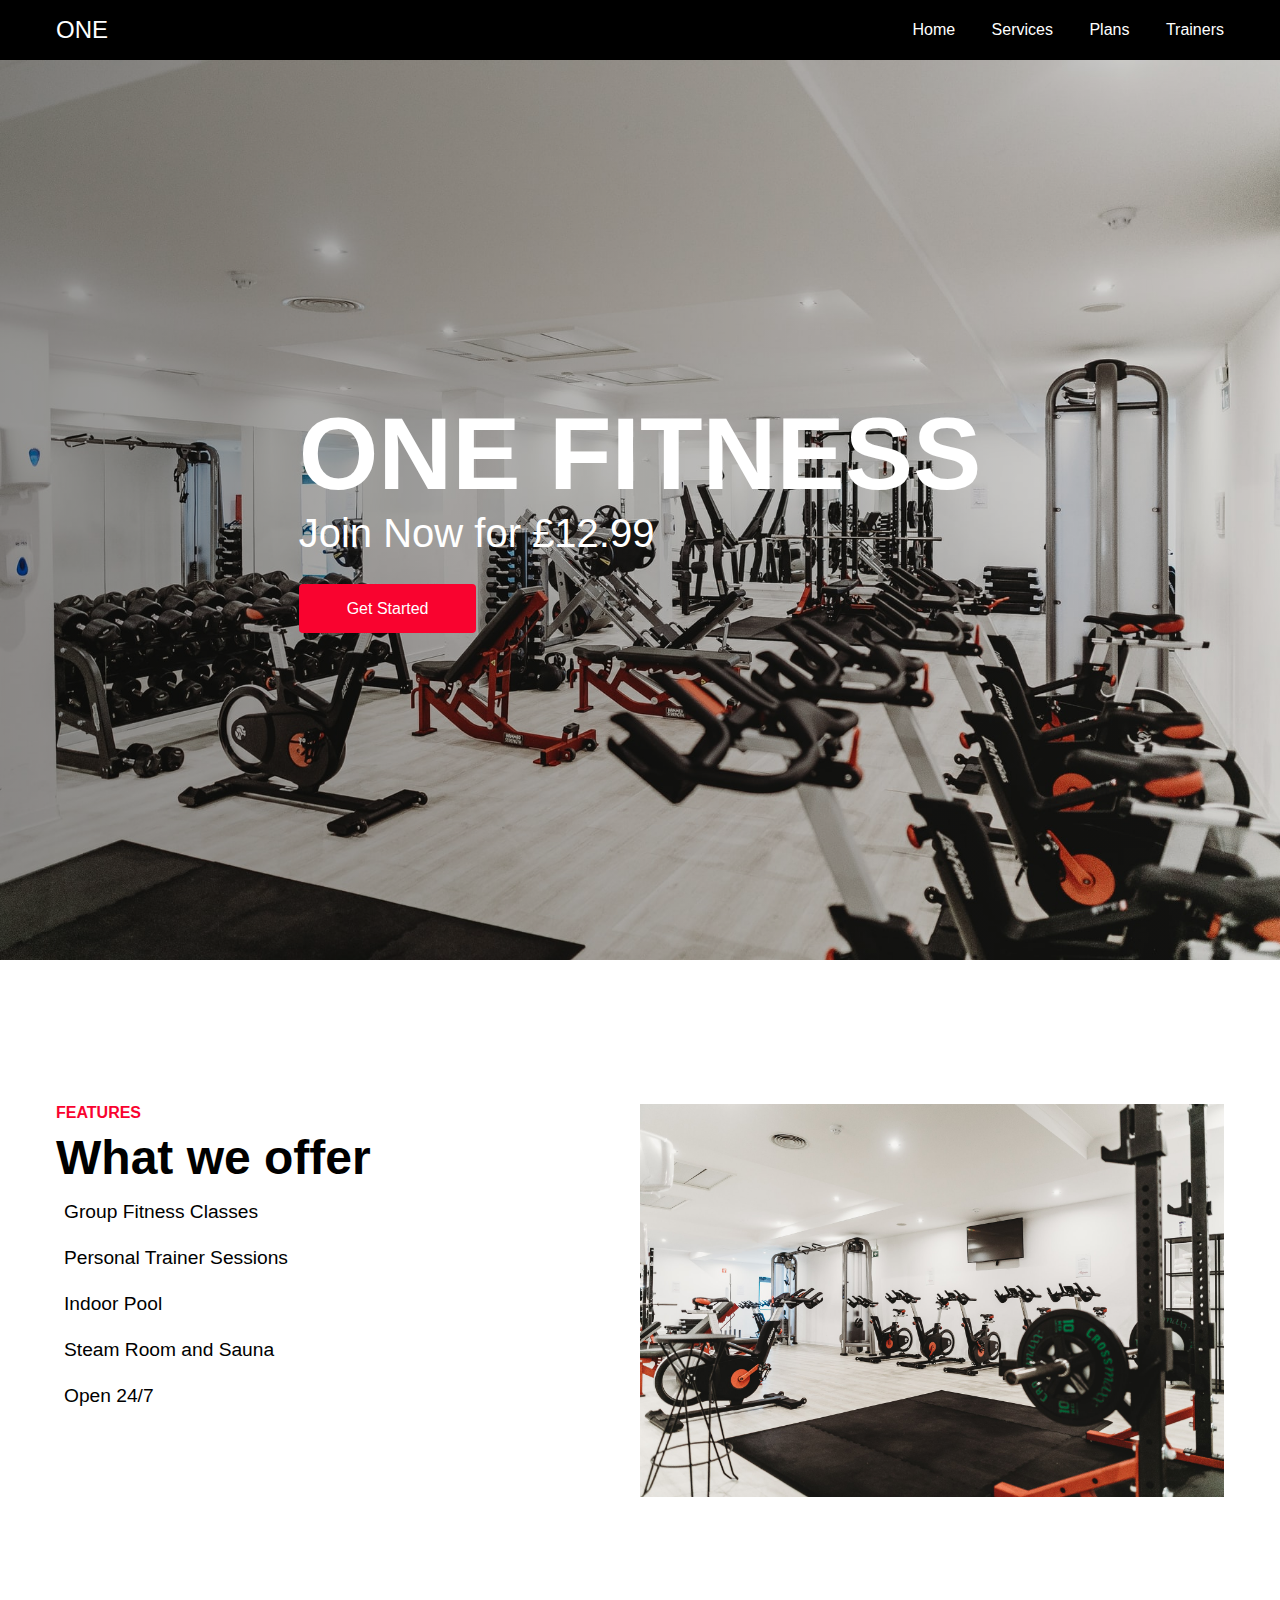
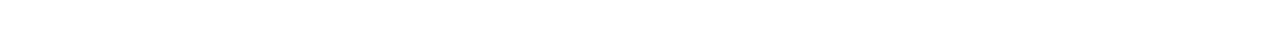
==== index.html @ c4d0fb46 "creating services section with styles" ====
<!DOCTYPE html>
<html lang="en">
<head>
  <meta charset="UTF-8">
  <meta name="viewport" content="width=device-width, initial-scale=1.0">
  <link rel="stylesheet" href="https://use.fontawesome.com/releases/v5.15.1/css/all.css" integrity="sha384-vp86vTRFVJgpjF9jiIGPEEqYqlDwgyBgEF109VFjmqGmIY/Y4HV4d3Gp2irVfcrp" crossorigin="anonymous">
  <link rel="stylesheet" href="styles.css">
  <title>One Fitness</title>
</head>
<body>
    <!-- Navbar Section -->
    <nav class="navbar">
      <a href="/" class="navbar__logo">ONE</a>
      <div class="navbar__toggle" id="mobile-menu">
        <span class="bar"></span>
        <span class="bar"></span>
        <span class="bar"></span>
      </div>
      <div class="navbar__menu">
        <a href="/" class="navbar__link">Home</a>
        <a href="/services.html" class="navbar__link">Services</a>
        <a href="/plans.html" class="navbar__link">Plans</a>
        <a href="/trainers.html" class="navbar__link">Trainers</a>
      </div>
    </nav>
    <!-- Hero Section -->
    <div class="hero">
      <div class="hero__content">
        <h1>One Fitness</h1>
        <p>Join Now for £12.99</p>
        <a href="/" class="button">Get Started</a>
      </div>
    </div>
    <!-- Services Section -->
    <div class="services">
      <div class="services__container">
        <div>
          <p class="topline">Features</p>
          <h1 class="services__heading">What we offer</h1>
          <div class="services__features">
            <p class="services__feature"><i class="fas fa-check-circle"></i>Group Fitness Classes</p>
            <p class="services__feature"><i class="fas fa-check-circle"></i>Personal Trainer Sessions</p>
            <p class="services__feature"><i class="fas fa-check-circle"></i>Indoor Pool</p>
            <p class="services__feature"><i class="fas fa-check-circle"></i>Steam Room and Sauna</p>
            <p class="services__feature"><i class="fas fa-check-circle"></i>Open 24/7</p>
          </div>
        </div>
        <div>
          <img src="./images/gym-2.jpg" alt="gym" class="services__img">
        </div>
      </div>
    </div>
    <script src="app.js"></script>
</body>
</html>
---- styles.css ----
:root {
  --red: #f9032f;
  --black: #000;
  --white: #fff;
}

* {
  box-sizing: border-box;
  margin: 0;
  padding: 0;
  font-family: 'Poppins', sans-serif;
}

.navbar {
  background: var(--black);
  height: 60px;
  /* left and right padding span to 1200px */
  padding: 0.5rem calc((100vw - 1200px) / 2);
  display: flex;
  justify-content: space-between;
  align-items: center;
  position: relative;
}

.navbar__logo {
  color: var(--white);
  text-decoration: none;
  padding-left: 1rem;
  font-size: 1.5rem;
}

.navbar__link {
  color: var(--white);
  text-decoration: none;
  padding: 0rem 1rem;
}

.navbar__link:hover {
  color: var(--red);
}

@media screen and (max-width: 768px) {
  body.active {
    overflow-y: hidden;
    overflow-x: hidden;
  }

  .navbar__link {
    display: flex;
    align-items: center;
    justify-content: center;
  }

  .navbar__menu {
    display: grid;
    grid-template-columns: 1fr;
    grid-template-rows: repeat(4, 100px);
    position: absolute;
    width: 100%;
    top: -1000px;
  }

  .navbar__menu.active {
    top: 100%;
    opacity: 1;
    z-index: 99;
    height: 100vh;
    font-size: 1.5rem;
    background: var(--black);
  }

  .navbar__toggle .bar {
    width: 25px;
    height: 3px;
    margin: 5px auto;
    transition: all 0.3s ease-in-out;
    background: var(--white);
    display: block;
    cursor: pointer;
  }

  #mobile-menu {
    position: absolute;
    top: 15%;
    right: 5%;
    transform: translate(5%, 20%);
  }

  #mobile-menu.is-active .bar:nth-child(2) {
    opacity: 0;
  }

  #mobile-menu.is-active .bar:nth-child(1) {
    transform: translateY(8px) rotate(45deg);
  }

  #mobile-menu.is-active .bar:nth-child(3) {
    transform: translateY(-8px) rotate(-45deg);
  }
}

/* Hero Section */
.hero {
  background: linear-gradient(to right, rgba(0, 0, 0, 0.4), rgba(0, 0, 0, 0.1)),
    url('./images/gym-1.jpg');
  height: 100vh;
  background-position: center;
  background-size: cover;
  padding: 0.5rem calc((100vw - 1200px) / 2);
  display: flex;
  justify-content: center;
  align-items: center;
}

.hero__content {
  color: var(--white);
  padding: 3rem 1rem;
  line-height: 1;
}

.hero__content h1 {
  font-size: clamp(3rem, 8vw, 7rem);
  text-transform: uppercase;
  margin-bottom: 0.5rem;
}

.hero__content p {
  font-size: clamp(1rem, 4vw, 2.5rem);
  margin-bottom: 3rem;
}

.button {
  padding: 1rem 3rem;
  border: none;
  background: var(--red);
  color: var(--white);
  font-size: 1rem;
  cursor: pointer;
  outline: none;
  transition: 0.3s ease;
  text-decoration: none;
  border-radius: 4px;
}

.button:hover {
  background: var(--black);
}

/* Services Section */
.services {
  padding: 8rem calc((100vw - 1200px) / 2);
}

.services__container {
  display: grid;
  grid-template-columns: 1fr 1fr;
  padding: 1rem;
}

.services__img {
  width: 100%;
  height: 100%;
}

.topline {
  color: var(--red);
  text-transform: uppercase;
  font-weight: bold;
  margin-bottom: 0.5rem;
}

.services__heading {
  margin-bottom: 1rem;
  font-size: clamp(2rem, 6vw, 3rem);
}

.services__features {
  list-style: none;
}

.services__feature {
  margin-bottom: 1.5rem;
  font-size: clamp(1rem, 5vw, 1.2rem);
}

.fa-check-circle {
  margin-right: 0.5rem;
  color: var(--red);
}

@media screen and (max-width: 768px) {
  .services__container {
    grid-template-columns: 1fr;
  }
}
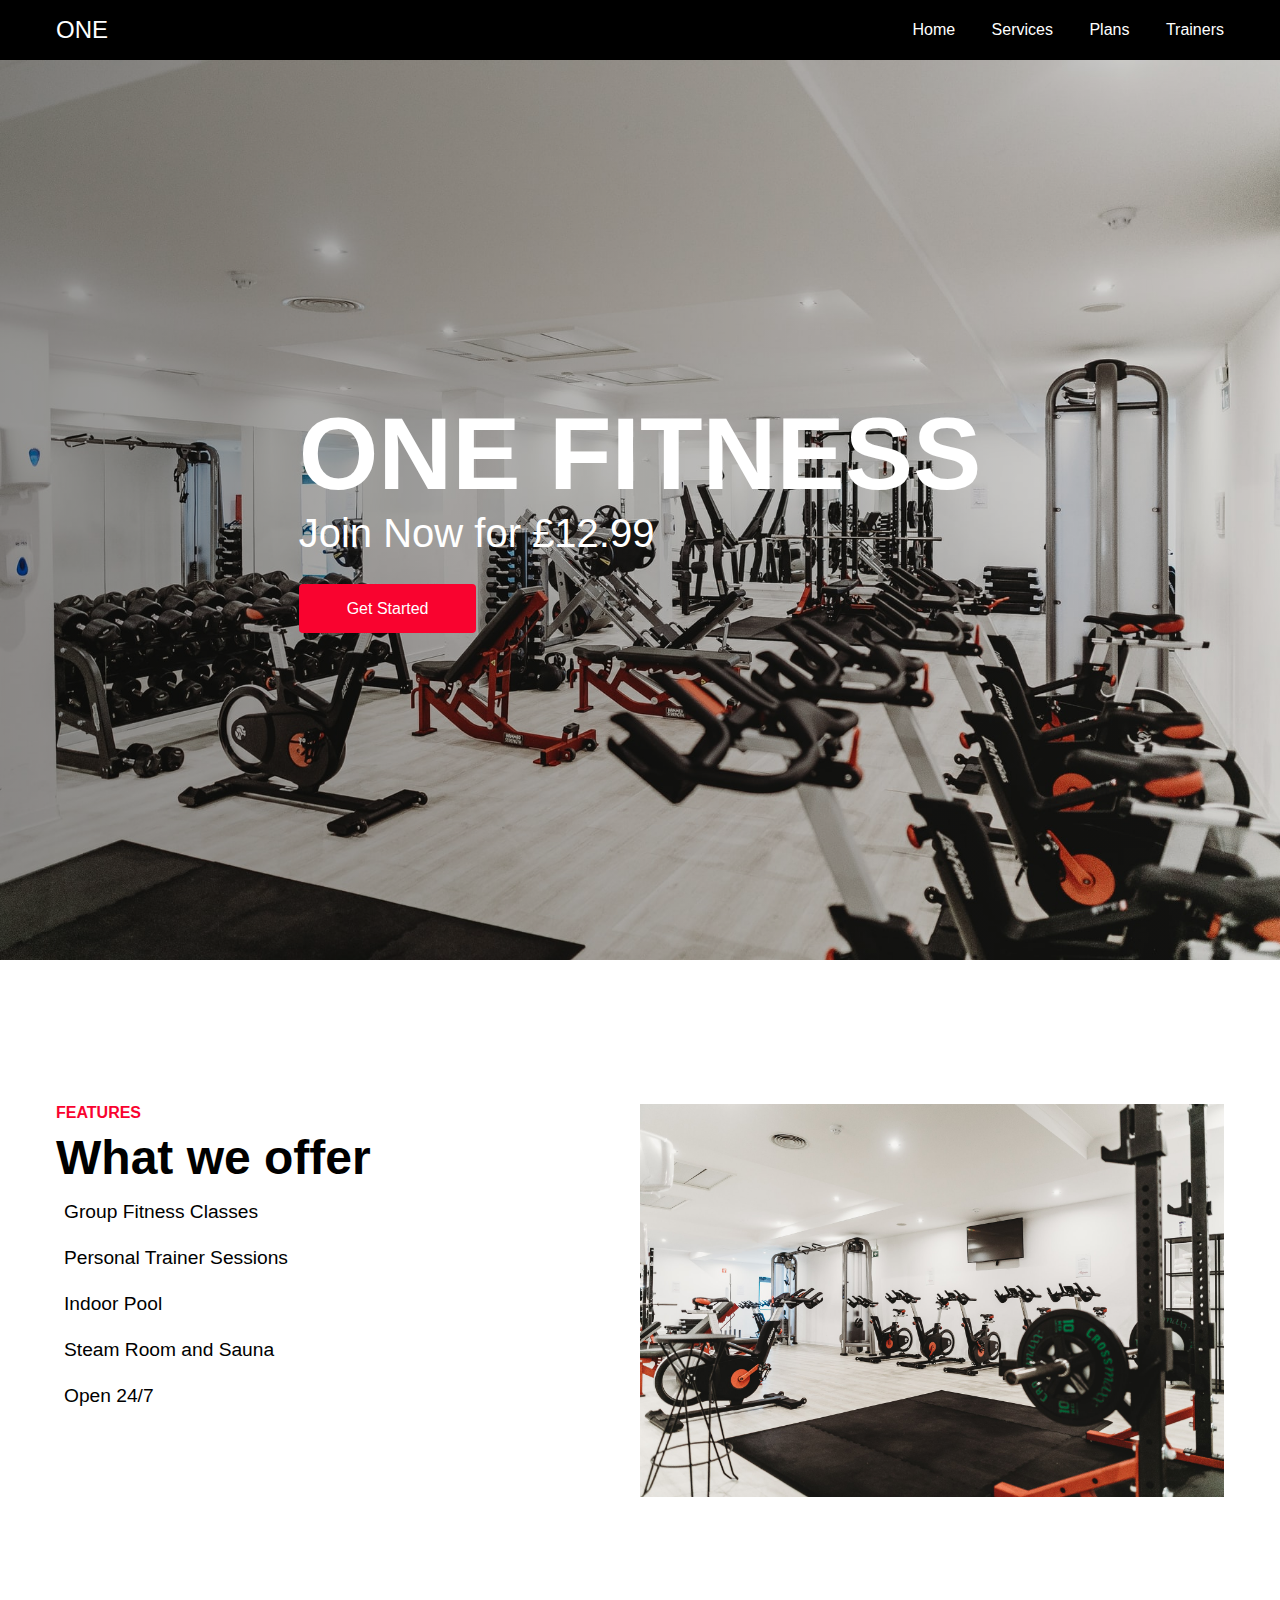
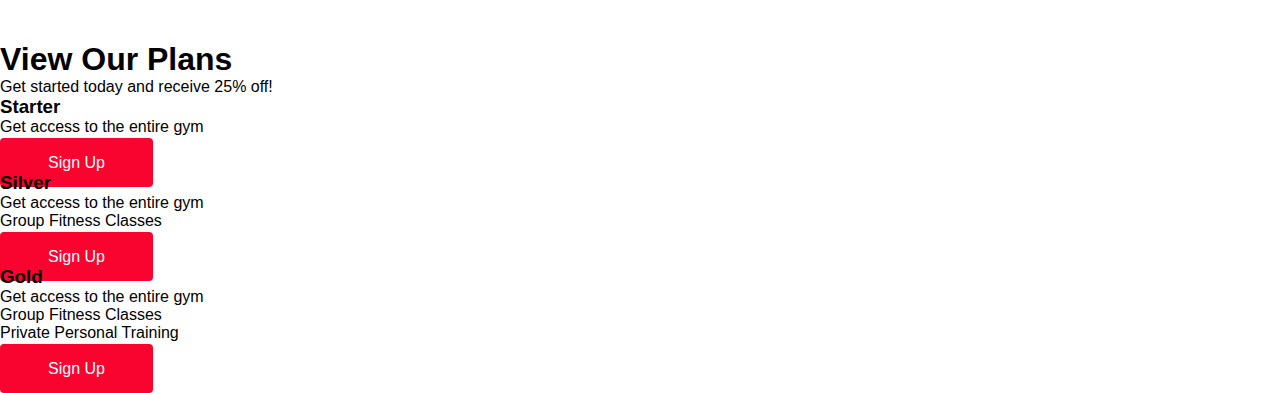
==== commit e86a86c9: "Created Membership section" ====
--- a/index.html
+++ b/index.html
@@ -50,6 +50,53 @@
         </div>
       </div>
     </div>
+    <!-- Membership Section -->
+    <div class="membership">
+      <h1>View Our Plans</h1>
+      <p class="membership__desc">Get started today and receive 25% off!</p>
+      <div class="membership__wrapper">
+        <!-- Bronze -->
+        <div class="membership__card">
+          <div class="membership__title">
+            <i class="fas fa-dumbbell card-icon"></i>
+            <h3>Starter</h3>
+          </div>
+          <div class="membership__perks">
+            <p>Get access to the entire gym</p>
+            <p>£12.99 per month</p>
+          </div>
+          <a href="/" class="button">Sign Up</a>
+        </div>
+        <!-- Silver -->
+        <div class="membership__card">
+          <div class="membership__title">
+            <i class="fas fa-bicycle card-icon"></i>
+            <h3>Silver</h3>
+          </div>
+          <div class="membership__perks">
+            <p>Get access to the entire gym</p>
+            <p>Group Fitness Classes</p>
+            <p>£14.99 per month</p>
+          </div>
+          <a href="/" class="button">Sign Up</a>
+        </div>
+        <!-- Gold -->
+        <div class="membership__card">
+          <div class="membership__title">
+            <i class="fas fa-dumbbell card-icon"></i>
+            <h3>Gold</h3>
+          </div>
+          <div class="membership__perks">
+            <p>Get access to the entire gym</p>
+            <p>Group Fitness Classes</p>
+            <p>Private Personal Training</p>
+            <p>£19.99 per month</p>
+          </div>
+          <a href="/" class="button">Sign Up</a>
+        </div>
+      </div>
+    </div>
+    <!-- Team Section -->
     <script src="app.js"></script>
 </body>
 </html>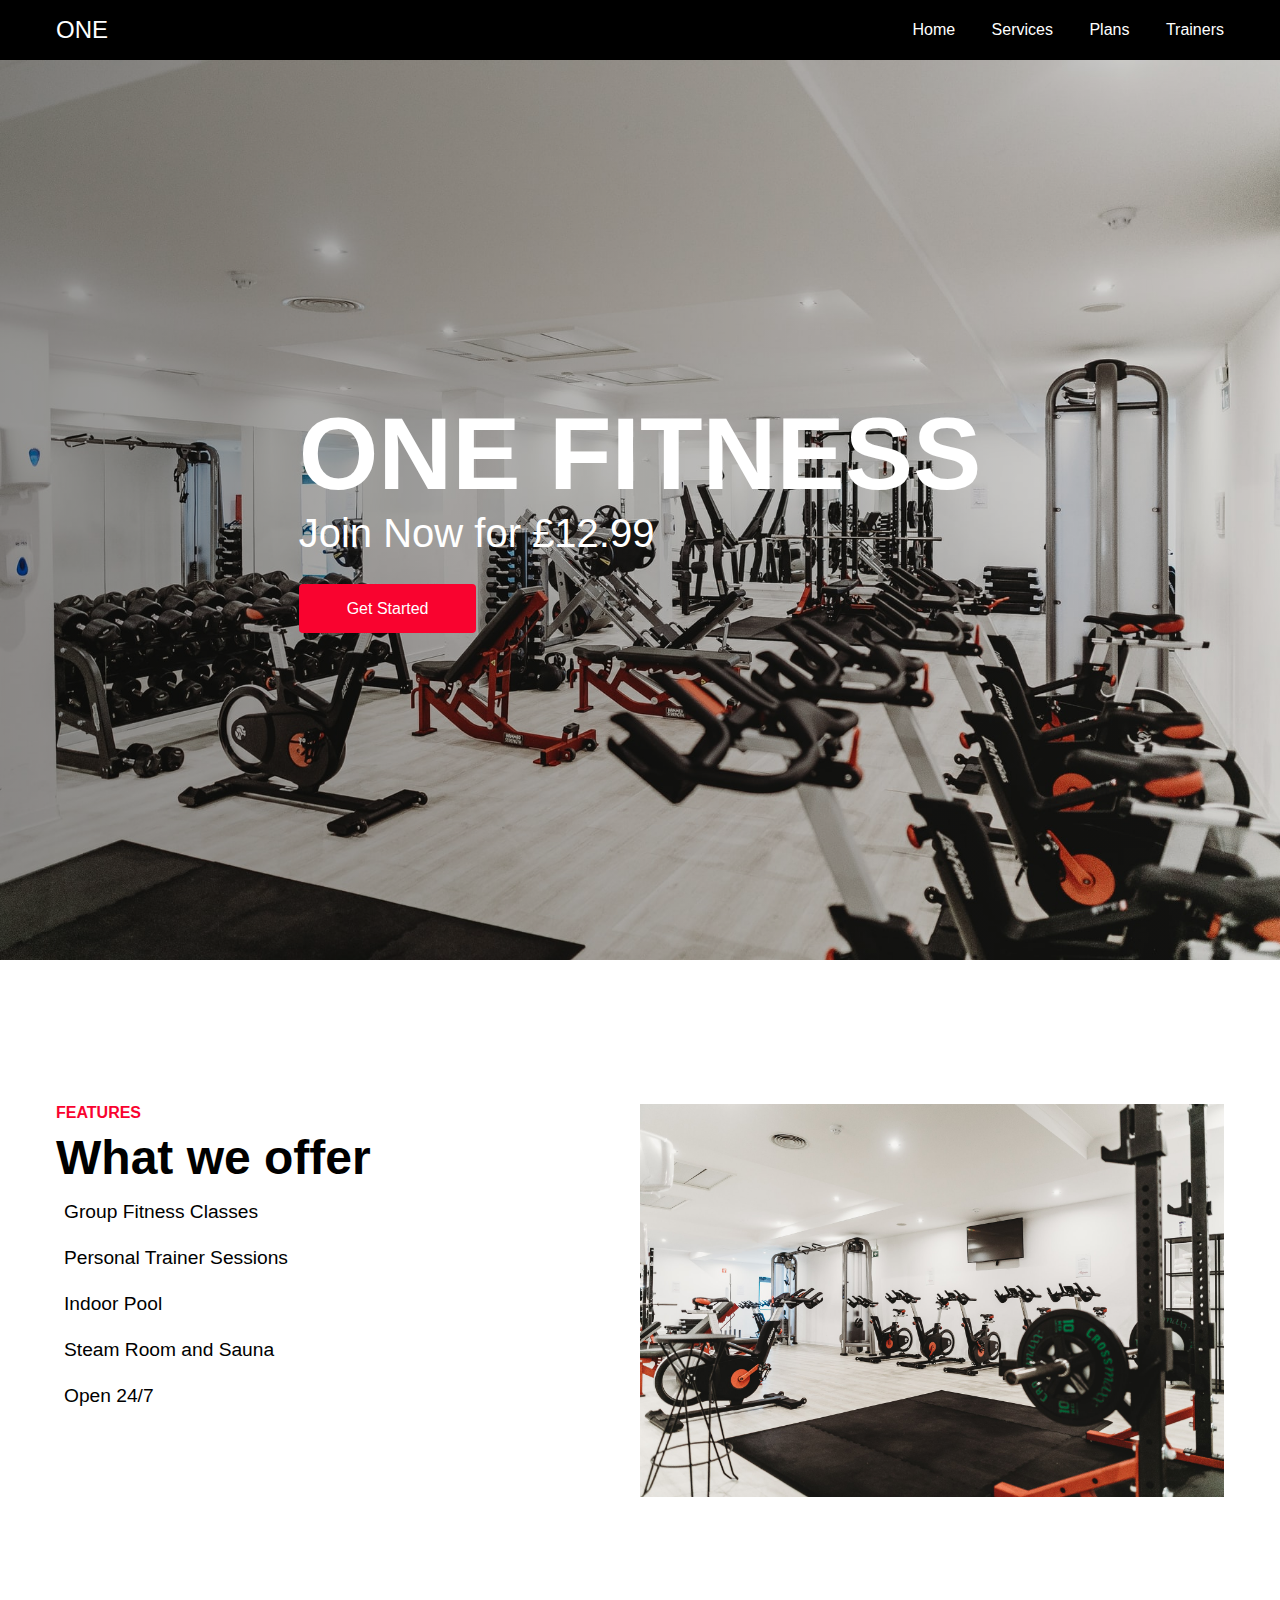
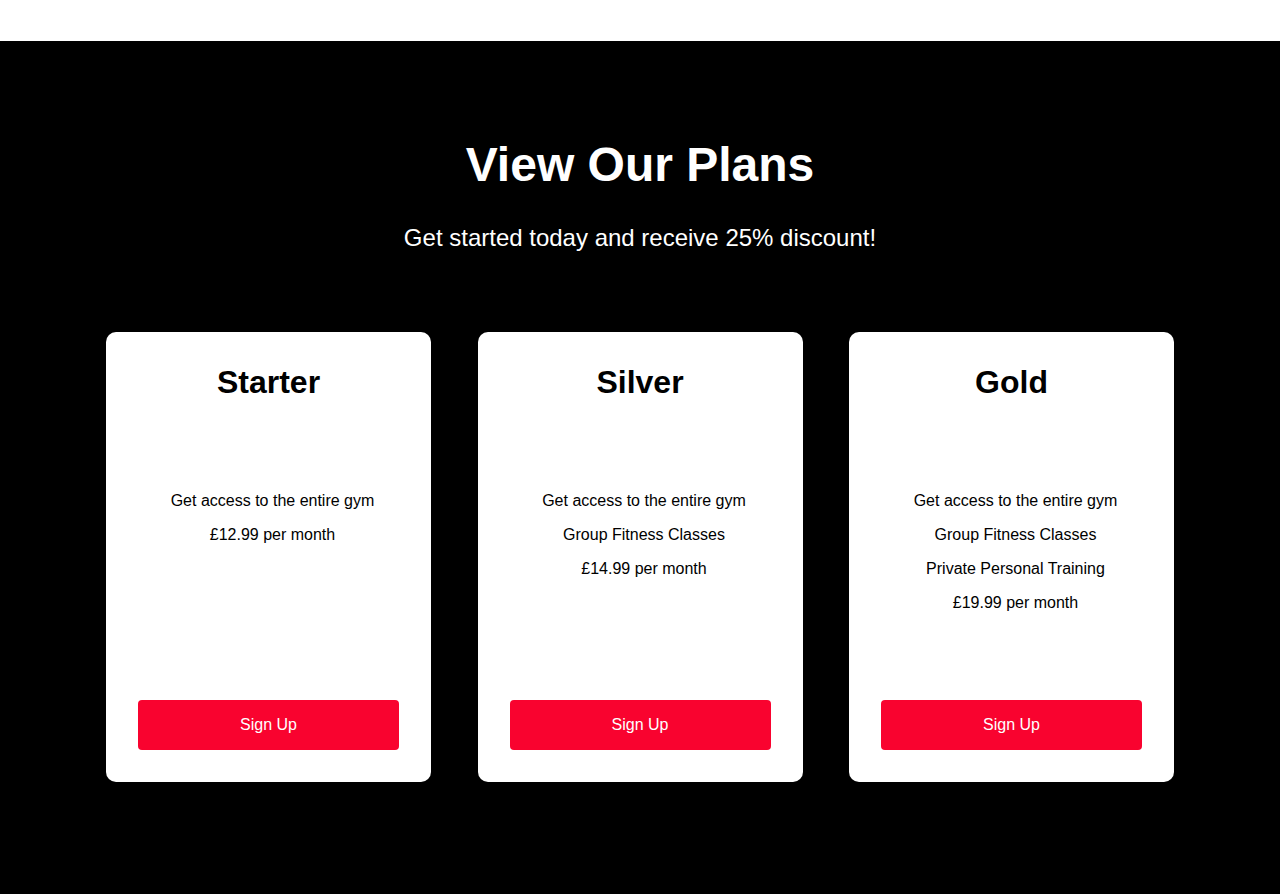
==== commit f4623db8: "finished styling the membership section" ====
--- a/index.html
+++ b/index.html
@@ -53,7 +53,7 @@
     <!-- Membership Section -->
     <div class="membership">
       <h1>View Our Plans</h1>
-      <p class="membership__desc">Get started today and receive 25% off!</p>
+      <p class="membership__desc">Get started today and receive 25% discount!</p>
       <div class="membership__wrapper">
         <!-- Bronze -->
         <div class="membership__card">
@@ -62,8 +62,8 @@
             <h3>Starter</h3>
           </div>
           <div class="membership__perks">
-            <p>Get access to the entire gym</p>
-            <p>£12.99 per month</p>
+            <p><i class="fas fa-check-circle"></i>Get access to the entire gym</p>
+            <p><i class="fas fa-check-circle"></i>£12.99 per month</p>
           </div>
           <a href="/" class="button">Sign Up</a>
         </div>
@@ -74,23 +74,23 @@
             <h3>Silver</h3>
           </div>
           <div class="membership__perks">
-            <p>Get access to the entire gym</p>
-            <p>Group Fitness Classes</p>
-            <p>£14.99 per month</p>
+            <p><i class="fas fa-check-circle"></i>Get access to the entire gym</p>
+            <p><i class="fas fa-check-circle"></i>Group Fitness Classes</p>
+            <p><i class="fas fa-check-circle"></i>£14.99 per month</p>
           </div>
           <a href="/" class="button">Sign Up</a>
         </div>
         <!-- Gold -->
         <div class="membership__card">
           <div class="membership__title">
-            <i class="fas fa-dumbbell card-icon"></i>
+            <i class="fas fa-running card-icon"></i>
             <h3>Gold</h3>
           </div>
           <div class="membership__perks">
-            <p>Get access to the entire gym</p>
-            <p>Group Fitness Classes</p>
-            <p>Private Personal Training</p>
-            <p>£19.99 per month</p>
+            <p><i class="fas fa-check-circle"></i>Get access to the entire gym</p>
+            <p><i class="fas fa-check-circle"></i>Group Fitness Classes</p>
+            <p><i class="fas fa-check-circle"></i>Private Personal Training</p>
+            <p><i class="fas fa-check-circle"></i>£19.99 per month</p>
           </div>
           <a href="/" class="button">Sign Up</a>
         </div>
--- a/styles.css
+++ b/styles.css
@@ -193,3 +193,75 @@
     grid-template-columns: 1fr;
   }
 }
+
+/* Membership Section */
+.membership {
+  background: var(--black);
+  color: var(--white);
+  padding: 6rem calc((100vw - 1100px) / 2);
+  text-align: center;
+}
+
+.membership h1 {
+  margin-bottom: 1rem;
+  font-size: clamp(2rem, 5vw, 3rem);
+  padding: 0 1rem;
+}
+
+.membership__desc {
+  margin-bottom: 3rem;
+  font-size: clamp(1rem, 3vw, 1.5rem);
+  padding: 1rem;
+}
+
+.membership__wrapper {
+  display: flex;
+  justify-content: space-between;
+  align-items: flex-start;
+  padding: 1rem;
+}
+
+.membership__card {
+  padding: 2rem;
+  min-height: 450px;
+  width: 325px;
+  background: var(--white);
+  color: var(--black);
+  border-radius: 10px;
+  display: flex;
+  flex-direction: column;
+  justify-content: space-between;
+}
+
+.membership__perks {
+  min-height: 150px;
+}
+
+.membership__card p {
+  margin-bottom: 1rem;
+}
+
+.card-icon {
+  font-size: 3rem;
+  margin-bottom: 2rem;
+  color: var(--red);
+}
+
+.membership__card h3 {
+  font-size: clamp(1rem, 5vw, 2rem);
+  margin-bottom: 2rem;
+}
+
+@media screen and (max-width: 1100px) {
+  .membership__wrapper {
+    flex-direction: column;
+    align-items: center;
+  }
+
+  .membership__card {
+    width: 90%;
+    margin-bottom: 2rem;
+  }
+}
+
+/* Team Section */
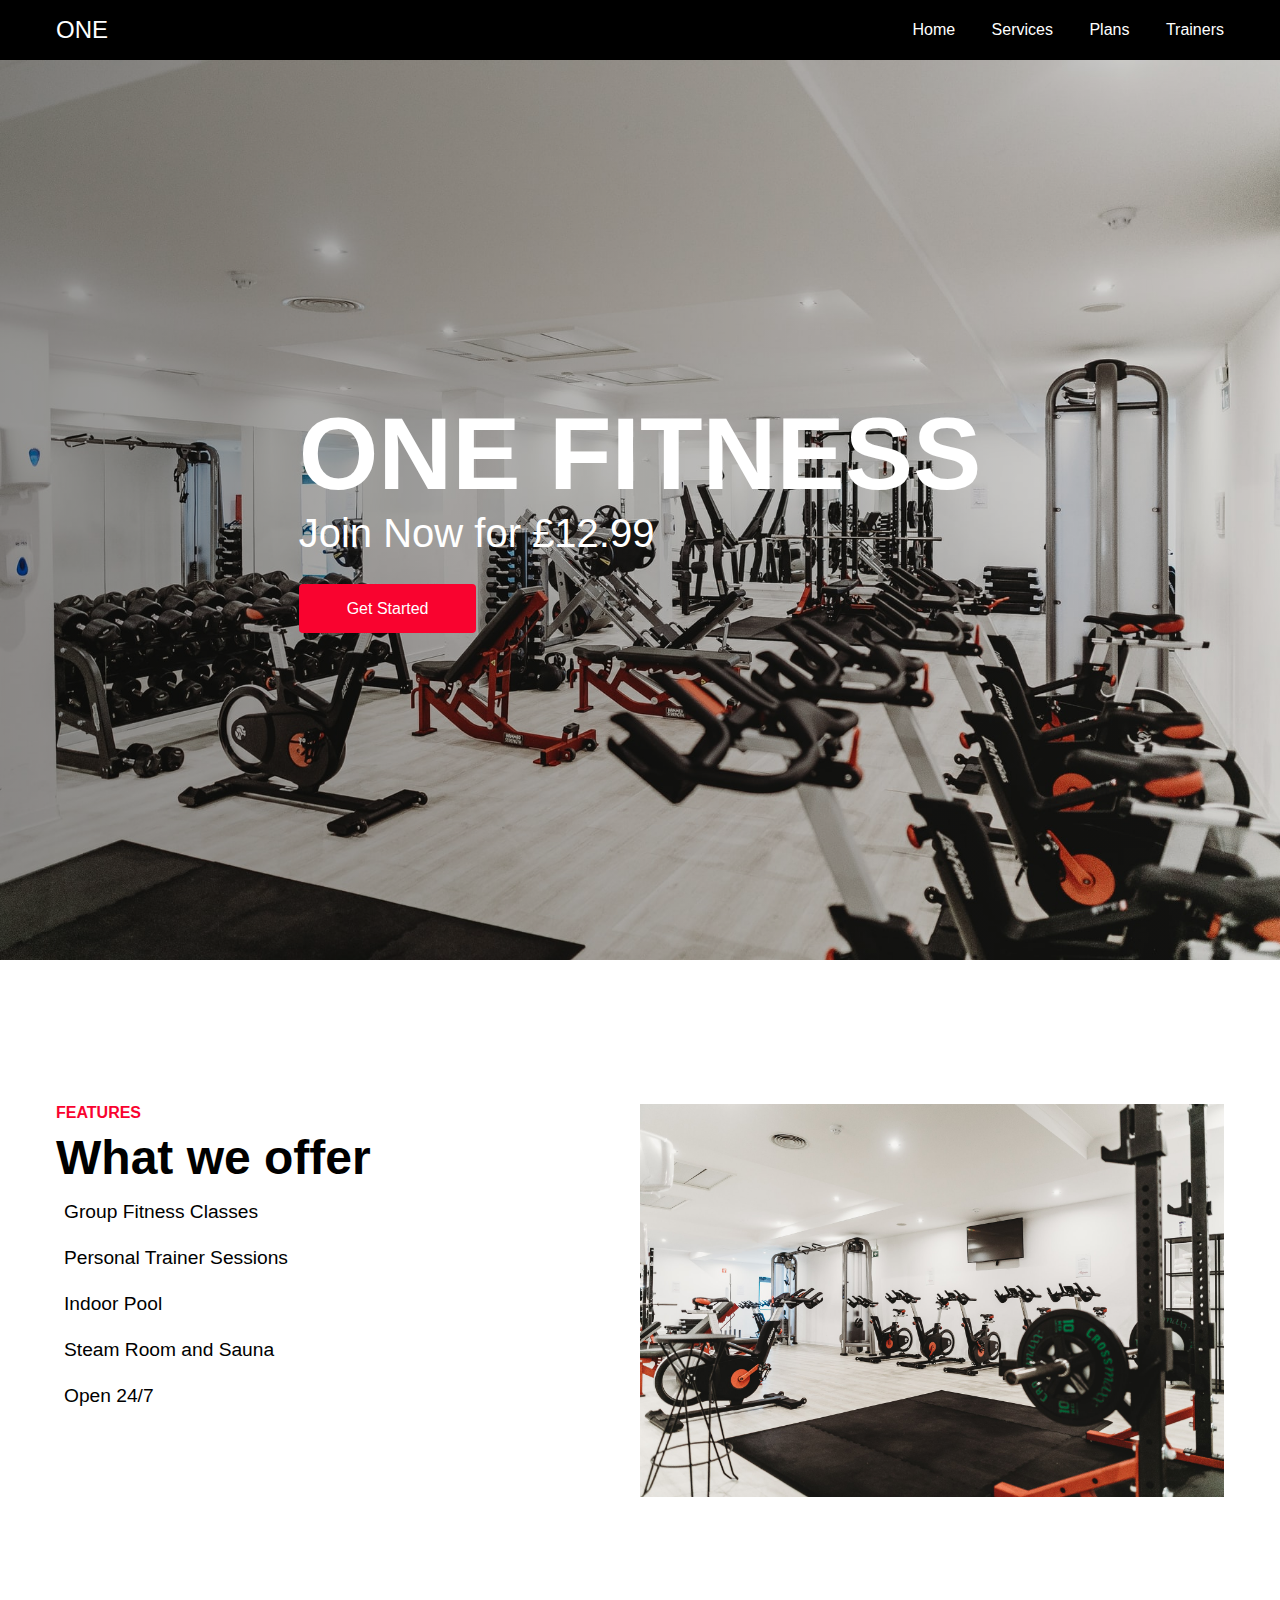
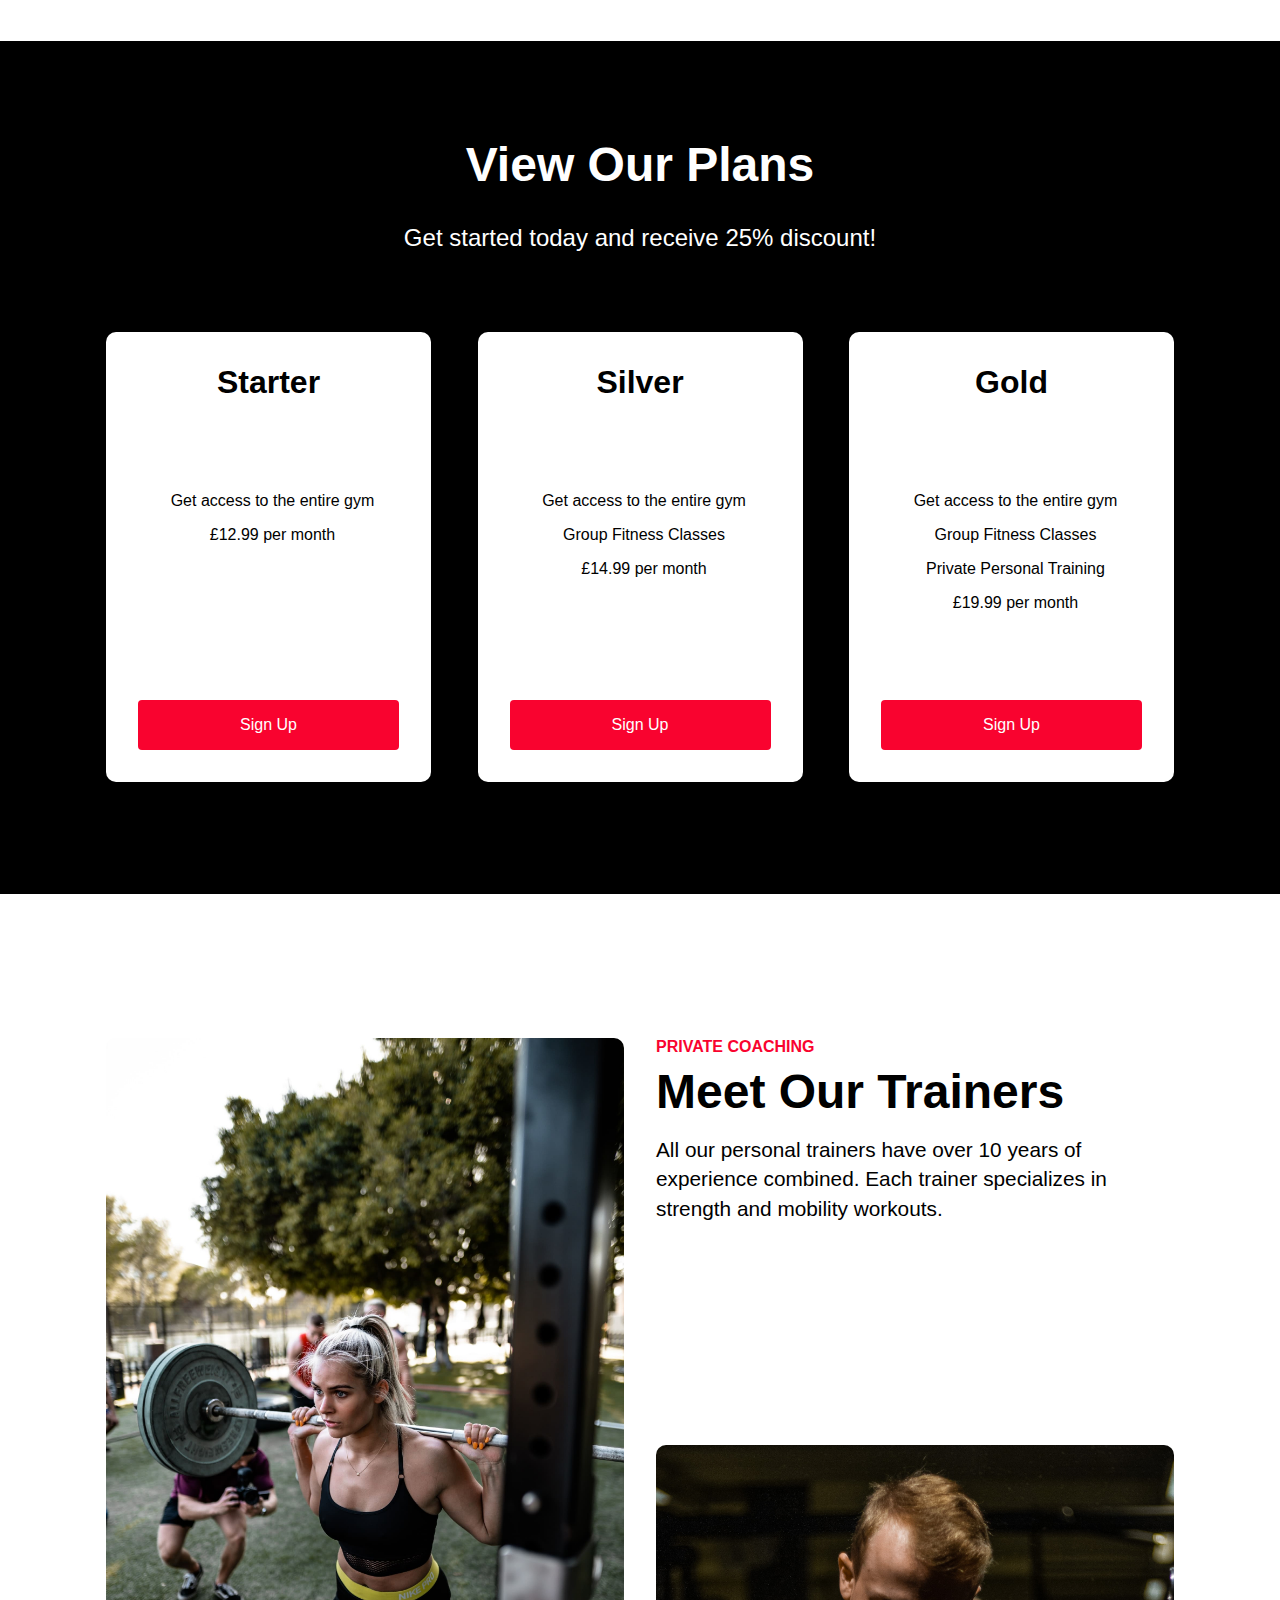
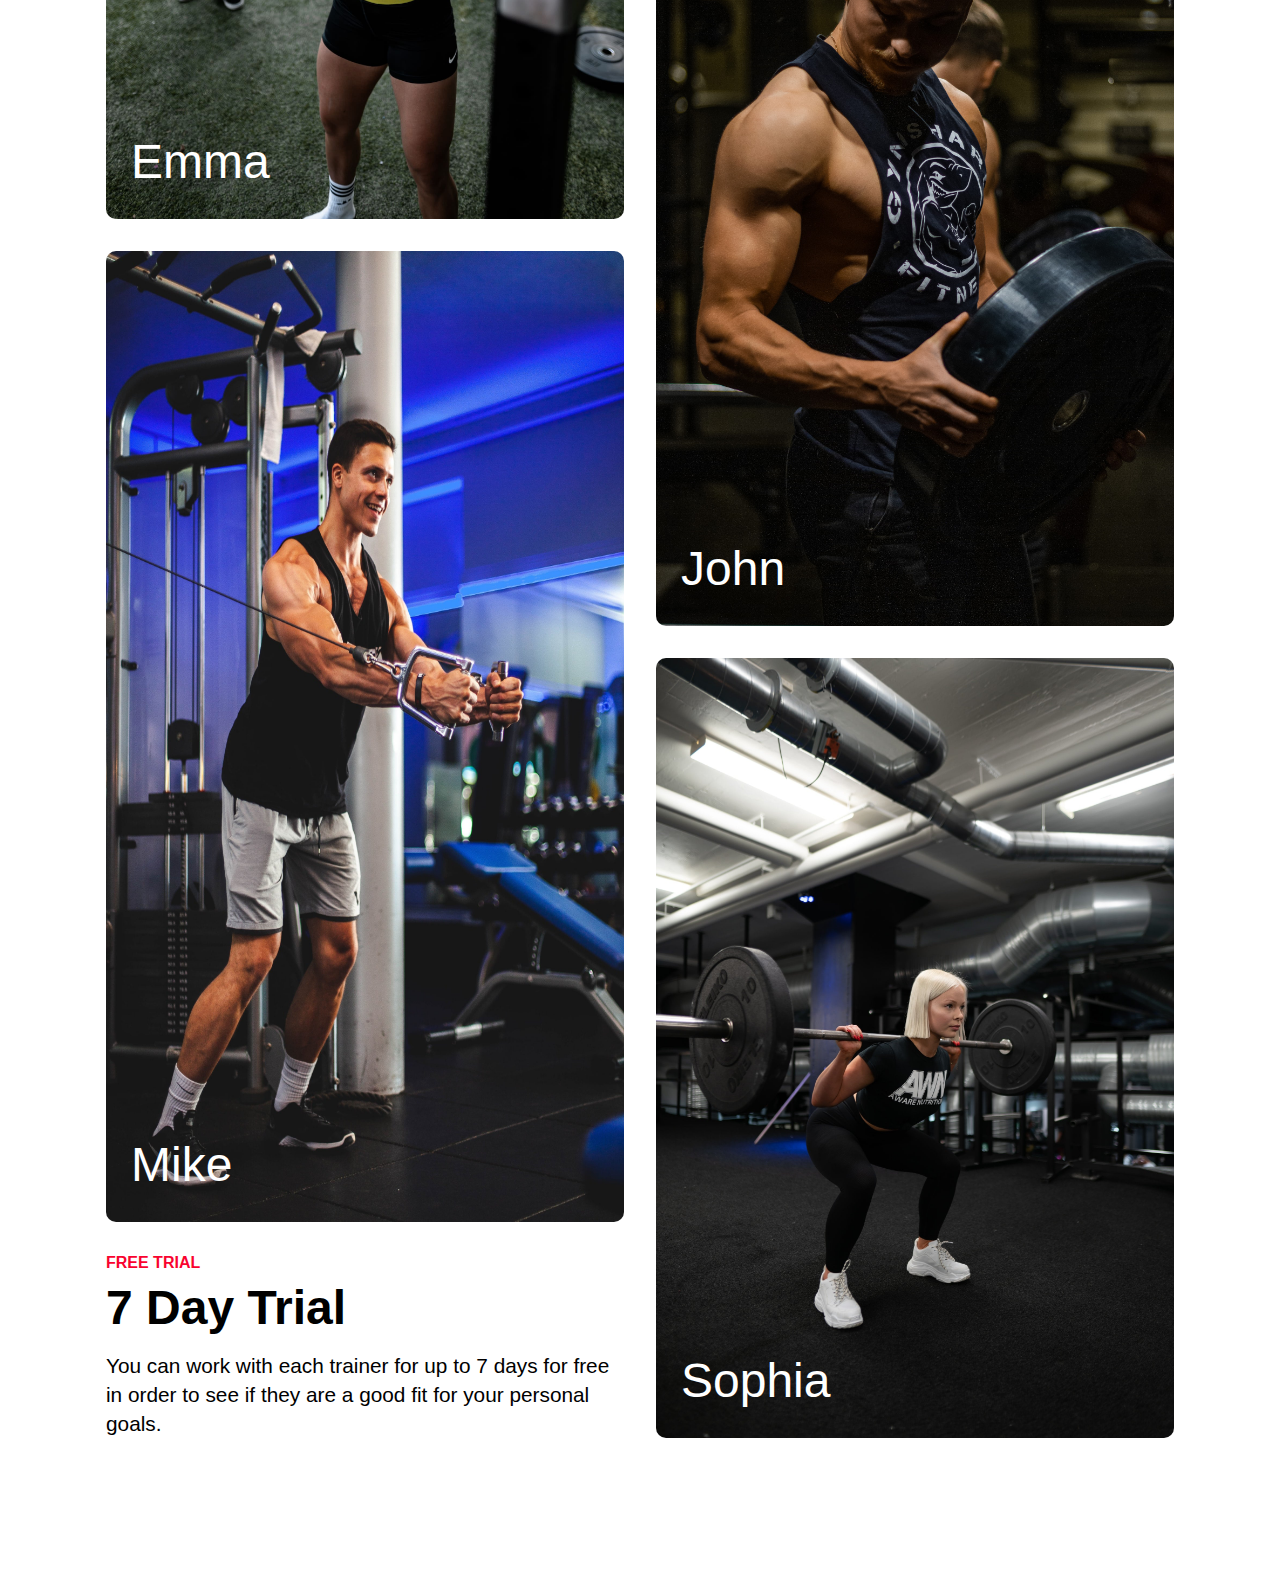
==== commit bc1a0cbd: "added some styling to the team section" ====
--- a/index.html
+++ b/index.html
@@ -97,6 +97,45 @@
       </div>
     </div>
     <!-- Team Section -->
+    <div class="team">
+      <div class="team__wrapper">
+        <div class="team__text">
+          <p class="topline">Private Coaching</p>
+          <h1>Meet Our Trainers</h1>
+          <p class="team__desc">
+            All our personal trainers have over 10 years of experience combined. Each trainer specializes in strength and mobility workouts.
+          </p>
+        </div>
+        <div class="team__text">
+          <p class="topline">Free Trial</p>
+          <h1>7 Day Trial</h1>
+          <p class="team__desc">
+            You can work with each trainer for up to 7 days for free in order to see if they are a good fit for your personal goals.
+          </p>
+        </div>
+        <!-- Team Card -->
+        <div class="team__card">
+          <p>Emma</p>
+          <img src="./images/person-2.jpg" class="team__img" alt="person">
+        </div>
+
+        <div class="team__card">
+          <p>John</p>
+          <img src="./images/person-1.jpg" class="team__img" alt="person">
+        </div>
+
+        <div class="team__card">
+          <p>Mike</p>
+          <img src="./images/person-3.jpg" class="team__img" alt="person">
+        </div>
+
+        <div class="team__card">
+          <p>Sophia</p>
+          <img src="./images/person-4.jpg" class="team__img" alt="person">
+        </div>
+      </div>
+    </div>
+    <!-- Email Section -->
     <script src="app.js"></script>
 </body>
 </html>--- a/styles.css
+++ b/styles.css
@@ -265,3 +265,117 @@
 }
 
 /* Team Section */
+.team {
+  padding: 8rem calc((100vw - 1100px) / 2);
+}
+
+.team__wrapper {
+  display: grid;
+  grid-template-columns: 1fr 1fr;
+  grid-template-rows: repeat(auto, 350px);
+}
+
+.team__card {
+  margin: 1rem;
+  border-radius: 10px;
+  position: relative;
+}
+
+.team__text {
+  padding: 1rem;
+}
+
+.team__text h1 {
+  margin-bottom: 1rem;
+  font-size: 3rem;
+}
+
+.team__desc {
+  font-size: clamp(1rem, 3vw, 1.3rem);
+  line-height: 1.4;
+}
+
+.team__card p {
+  position: absolute;
+  bottom: 30px;
+  color: var(--white);
+  left: 25px;
+  font-size: 3rem;
+}
+
+.team__img {
+  width: 100%;
+  height: 100%;
+  border-radius: 10px;
+}
+
+/* Team__text First paragraph */
+.team__text:nth-child(1) {
+  grid-row: 1/3;
+  grid-column: 2 /3;
+}
+
+/* Team__text Second paragraph */
+.team__text:nth-child(2) {
+  grid-row: 5/6;
+  grid-column: 1/2;
+}
+
+.team__card:nth-child(3) {
+  grid-row: 1/3;
+  grid-column: 1/2;
+}
+
+.team__card:nth-child(4) {
+  grid-row: 2/4;
+  grid-column: 2/3;
+}
+
+.team__card:nth-child(5) {
+  grid-row: 3/5;
+  grid-column: 1/2;
+}
+
+.team__card:nth-child(6) {
+  grid-row: 4/6;
+  grid-column: 2/3;
+}
+
+@media screen and (max-width: 768px) {
+  .team__wrapper {
+    grid-template-columns: 1fr;
+    grid-template-rows: auto;
+  }
+
+  .team__text:nth-child(1) {
+    grid-row: 1/2;
+    grid-column: 1 /2;
+  }
+
+  .team__text:nth-child(2) {
+    grid-row: 6/7;
+    grid-column: 1/2;
+  }
+
+  .team__card:nth-child(3) {
+    grid-row: 2/3;
+    grid-column: 1/2;
+  }
+
+  .team__card:nth-child(4) {
+    grid-row: 3/4;
+    grid-column: 1/2;
+  }
+
+  .team__card:nth-child(5) {
+    grid-row: 5/6;
+    grid-column: 1/2;
+  }
+
+  .team__card:nth-child(6) {
+    grid-row: 4/5;
+    grid-column: 1/2;
+  }
+}
+
+/* Email Section */
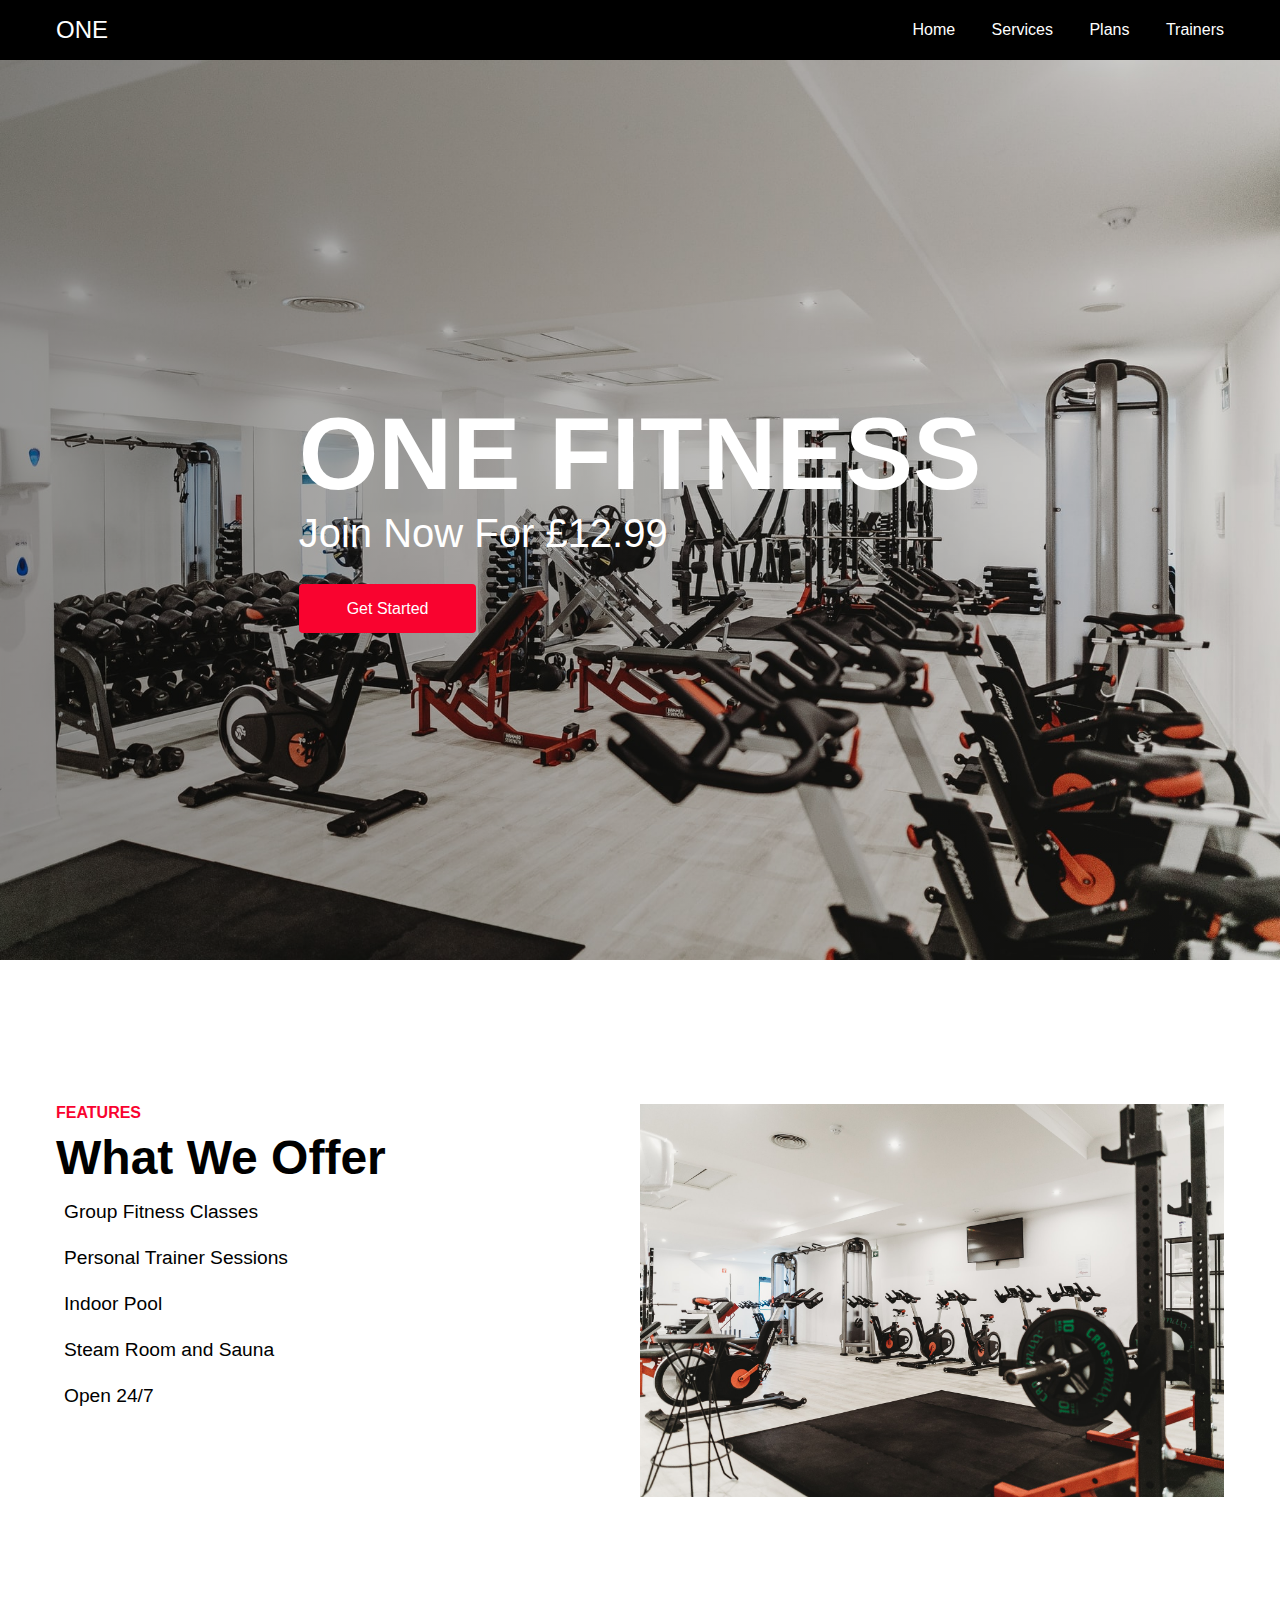
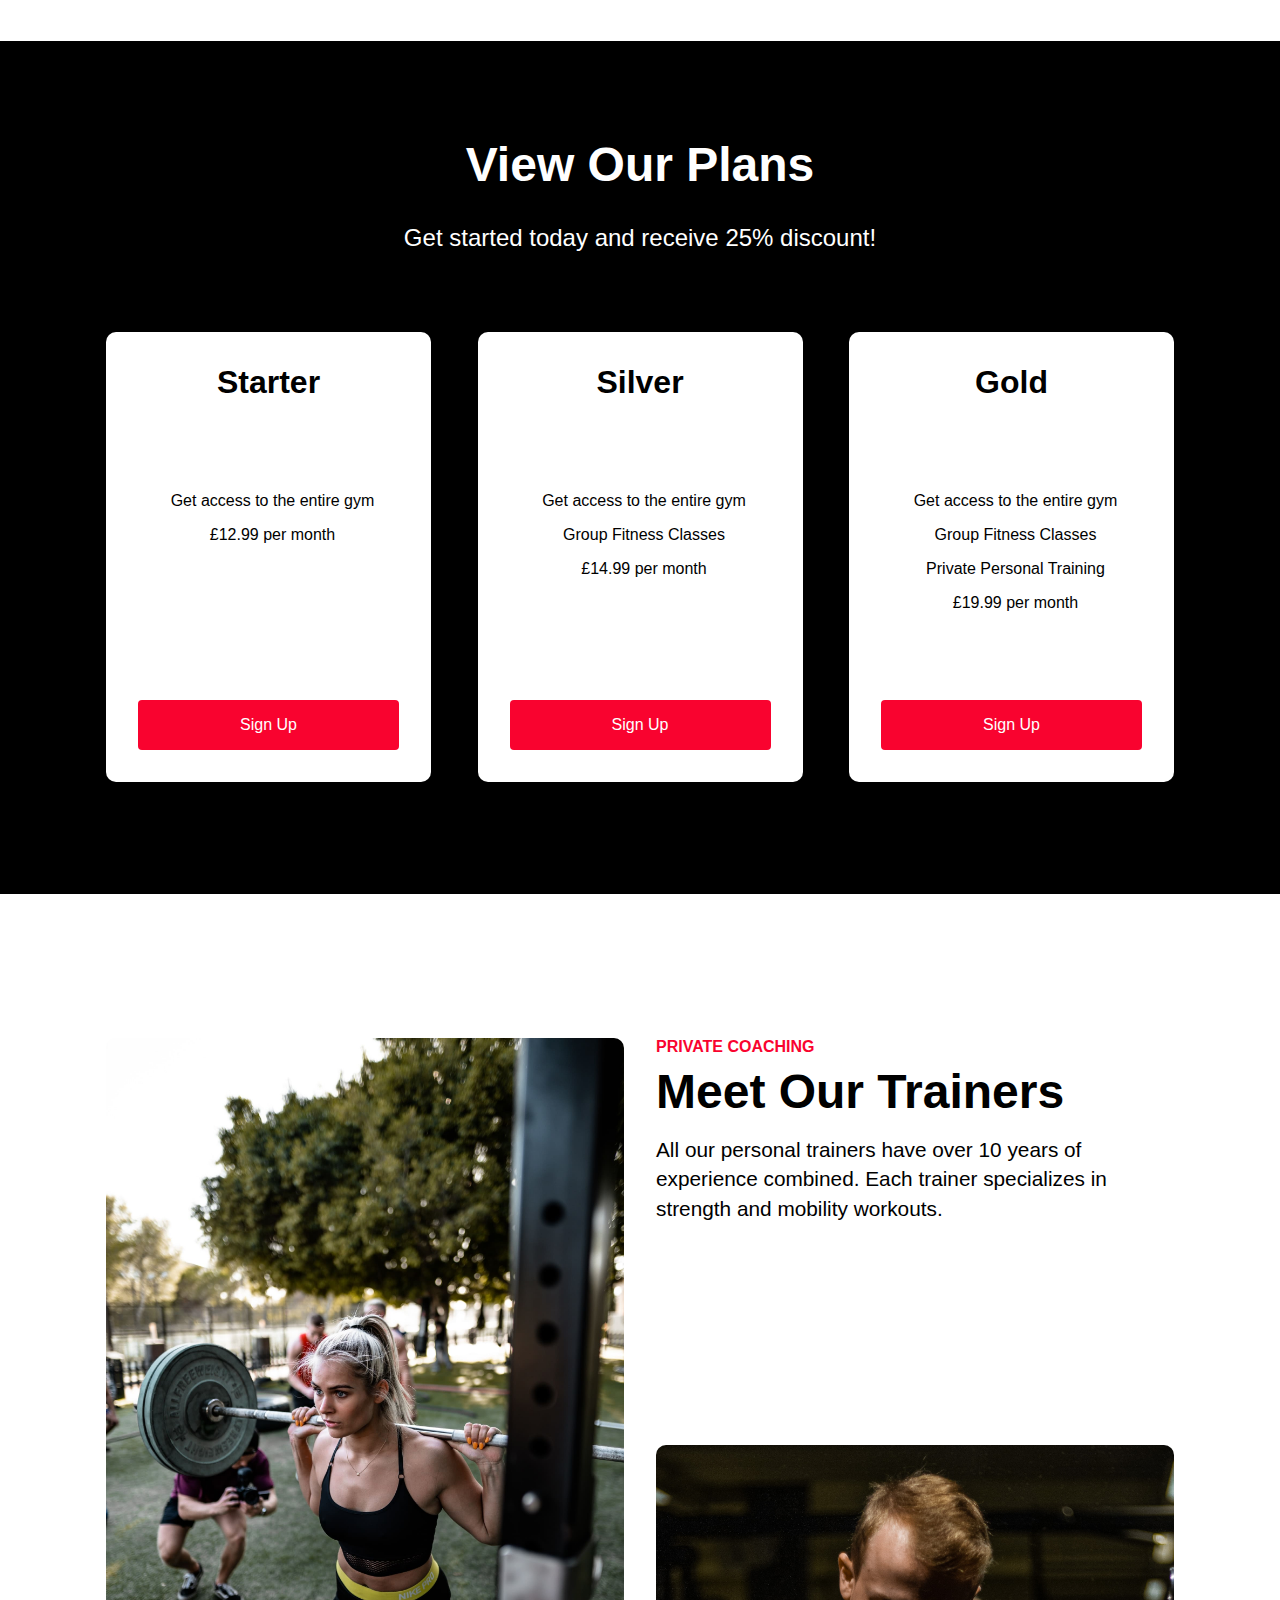
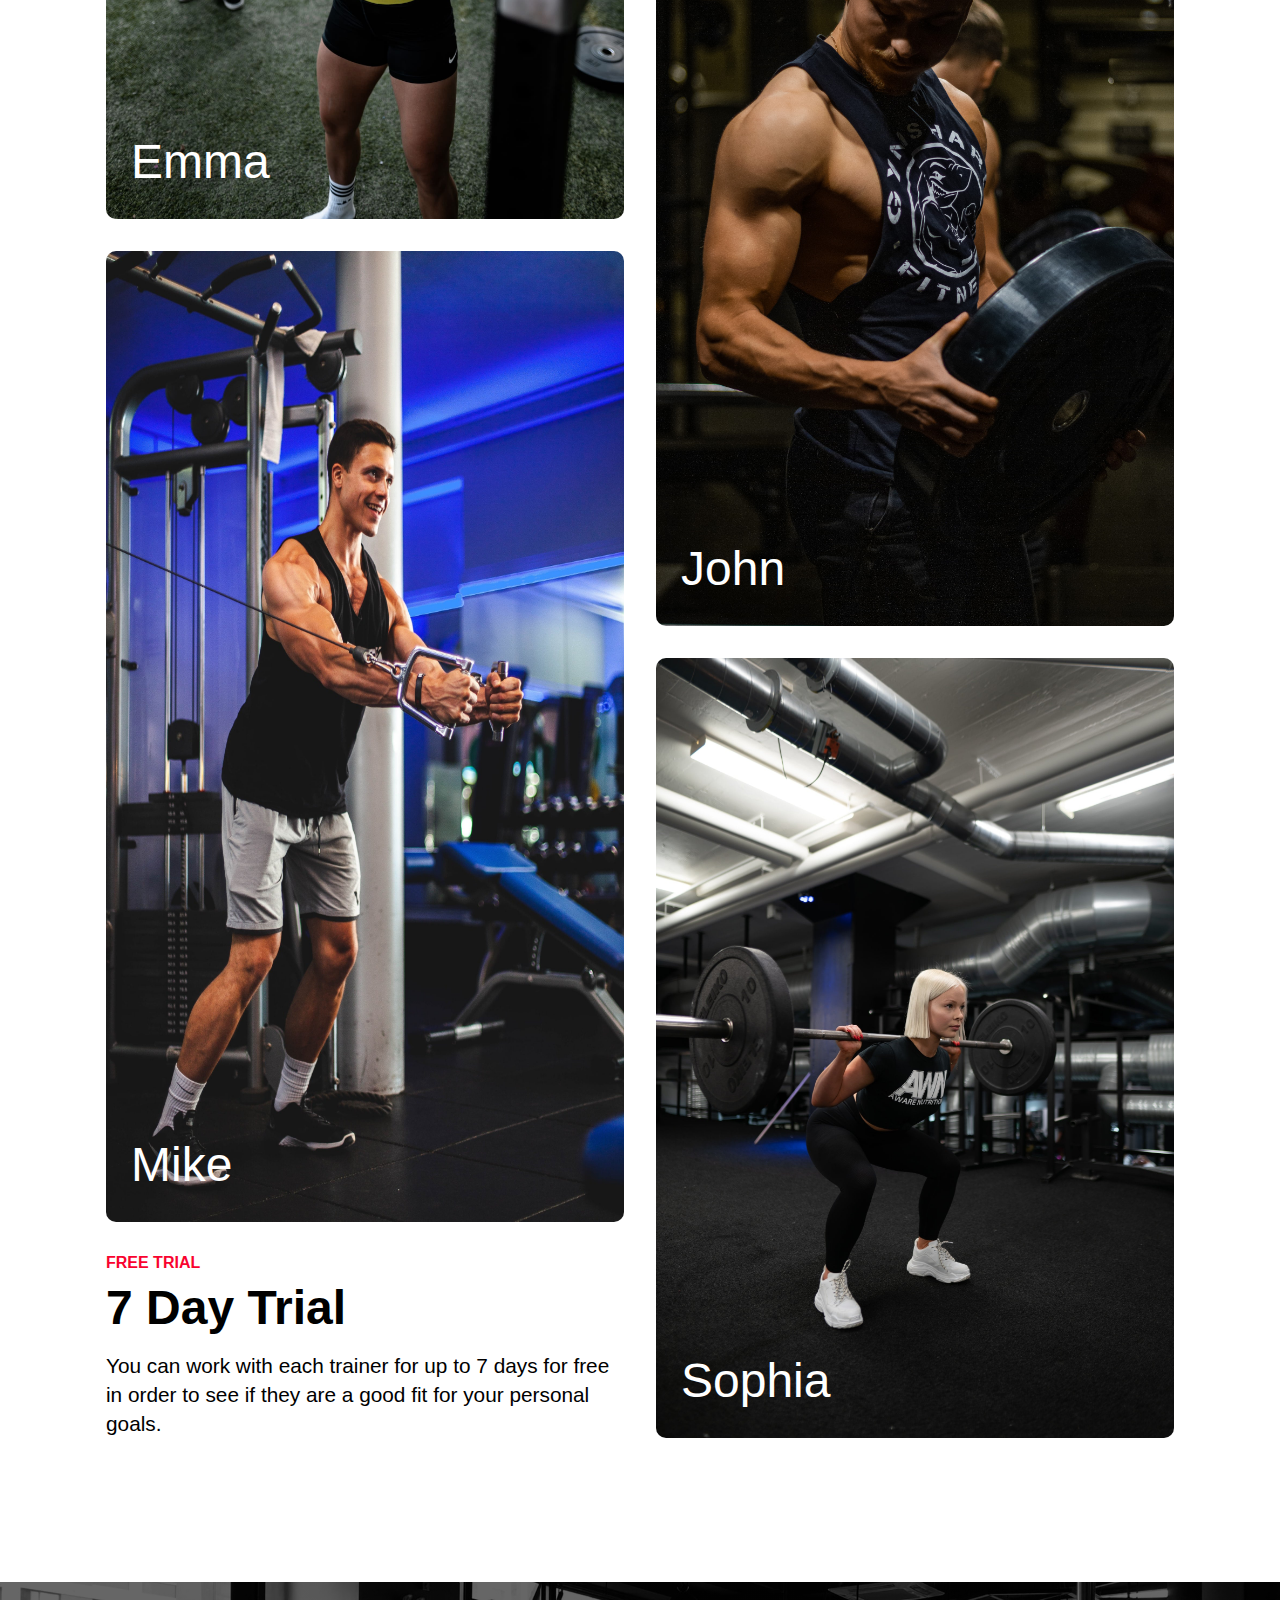
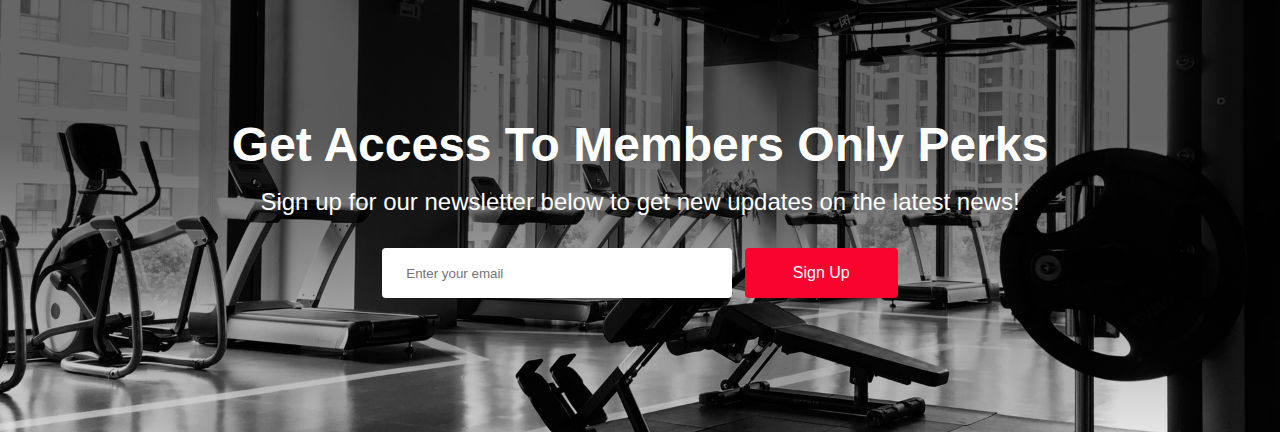
==== commit 8d3d94a0: "added the email section with some css styles." ====
--- a/index.html
+++ b/index.html
@@ -27,7 +27,7 @@
     <div class="hero">
       <div class="hero__content">
         <h1>One Fitness</h1>
-        <p>Join Now for £12.99</p>
+        <p>Join Now For £12.99</p>
         <a href="/" class="button">Get Started</a>
       </div>
     </div>
@@ -36,7 +36,7 @@
       <div class="services__container">
         <div>
           <p class="topline">Features</p>
-          <h1 class="services__heading">What we offer</h1>
+          <h1 class="services__heading">What We Offer</h1>
           <div class="services__features">
             <p class="services__feature"><i class="fas fa-check-circle"></i>Group Fitness Classes</p>
             <p class="services__feature"><i class="fas fa-check-circle"></i>Personal Trainer Sessions</p>
@@ -136,6 +136,21 @@
       </div>
     </div>
     <!-- Email Section -->
+    <div class="email">
+      <div class="email__content">
+        <h1>Get Access To Members Only Perks</h1>
+        <p>Sign up for our newsletter below to get new updates on the latest news!</p>
+      <form action="#">
+        <div class="form__wrap">
+          <label for="email">
+            <input type="email" placeholder="Enter your email" id="email">
+          </label>
+          <button class="button" type="submit">Sign Up</button>
+        </div>
+      </form>
+      </div>
+    </div>
+    <!-- Footer Section -->
     <script src="app.js"></script>
 </body>
 </html>--- a/styles.css
+++ b/styles.css
@@ -379,3 +379,82 @@
 }
 
 /* Email Section */
+.email {
+  background: linear-gradient(
+      180deg,
+      rgba(0, 0, 0, 0.6) 0%,
+      rgba(0, 0, 0, 0.6) 35%,
+      rgba(0, 0, 0, 0.1) 100%
+    ),
+    url('./images/gym-3.jpg') no-repeat center;
+  background-size: cover;
+  height: 450px;
+  width: 100%;
+  padding: 5rem calc((100vw - 1300px) / 2);
+  color: var(--white);
+  display: flex;
+  justify-content: center;
+  align-items: center;
+}
+
+.email__content {
+  display: flex;
+  flex-direction: column;
+  align-items: center;
+}
+
+.email__content h1 {
+  text-align: center;
+  margin-bottom: 1rem;
+  font-size: clamp(1rem, 5vw, 3rem);
+  padding: 0 1rem;
+}
+
+.email__content p {
+  text-align: center;
+  font-size: clamp(1rem, 2.5vw, 1.5rem);
+  padding: 0 1rem;
+  margin-bottom: 2rem;
+}
+
+form {
+  z-index: 10;
+}
+
+.form__wrap input {
+  padding: 1rem 1.5rem;
+  outline: none;
+  width: 350px;
+  height: 50px;
+  border: none;
+  margin-right: 0.5rem;
+  border-radius: 4px;
+}
+
+@media screen and (max-width: 768px) {
+  .form__wrap {
+    display: flex;
+    flex-direction: column;
+    padding: 0 1rem;
+  }
+
+  .form__wrap input {
+    margin-bottom: 0.5rem;
+    width: 100%;
+    margin-right: 0;
+  }
+
+  button {
+    width: 100%;
+    min-width: 350px;
+  }
+}
+
+@media screen and (max-width: 400px) {
+  button {
+    width: 100%;
+    min-width: 250px;
+  }
+}
+
+/* Footer Section */
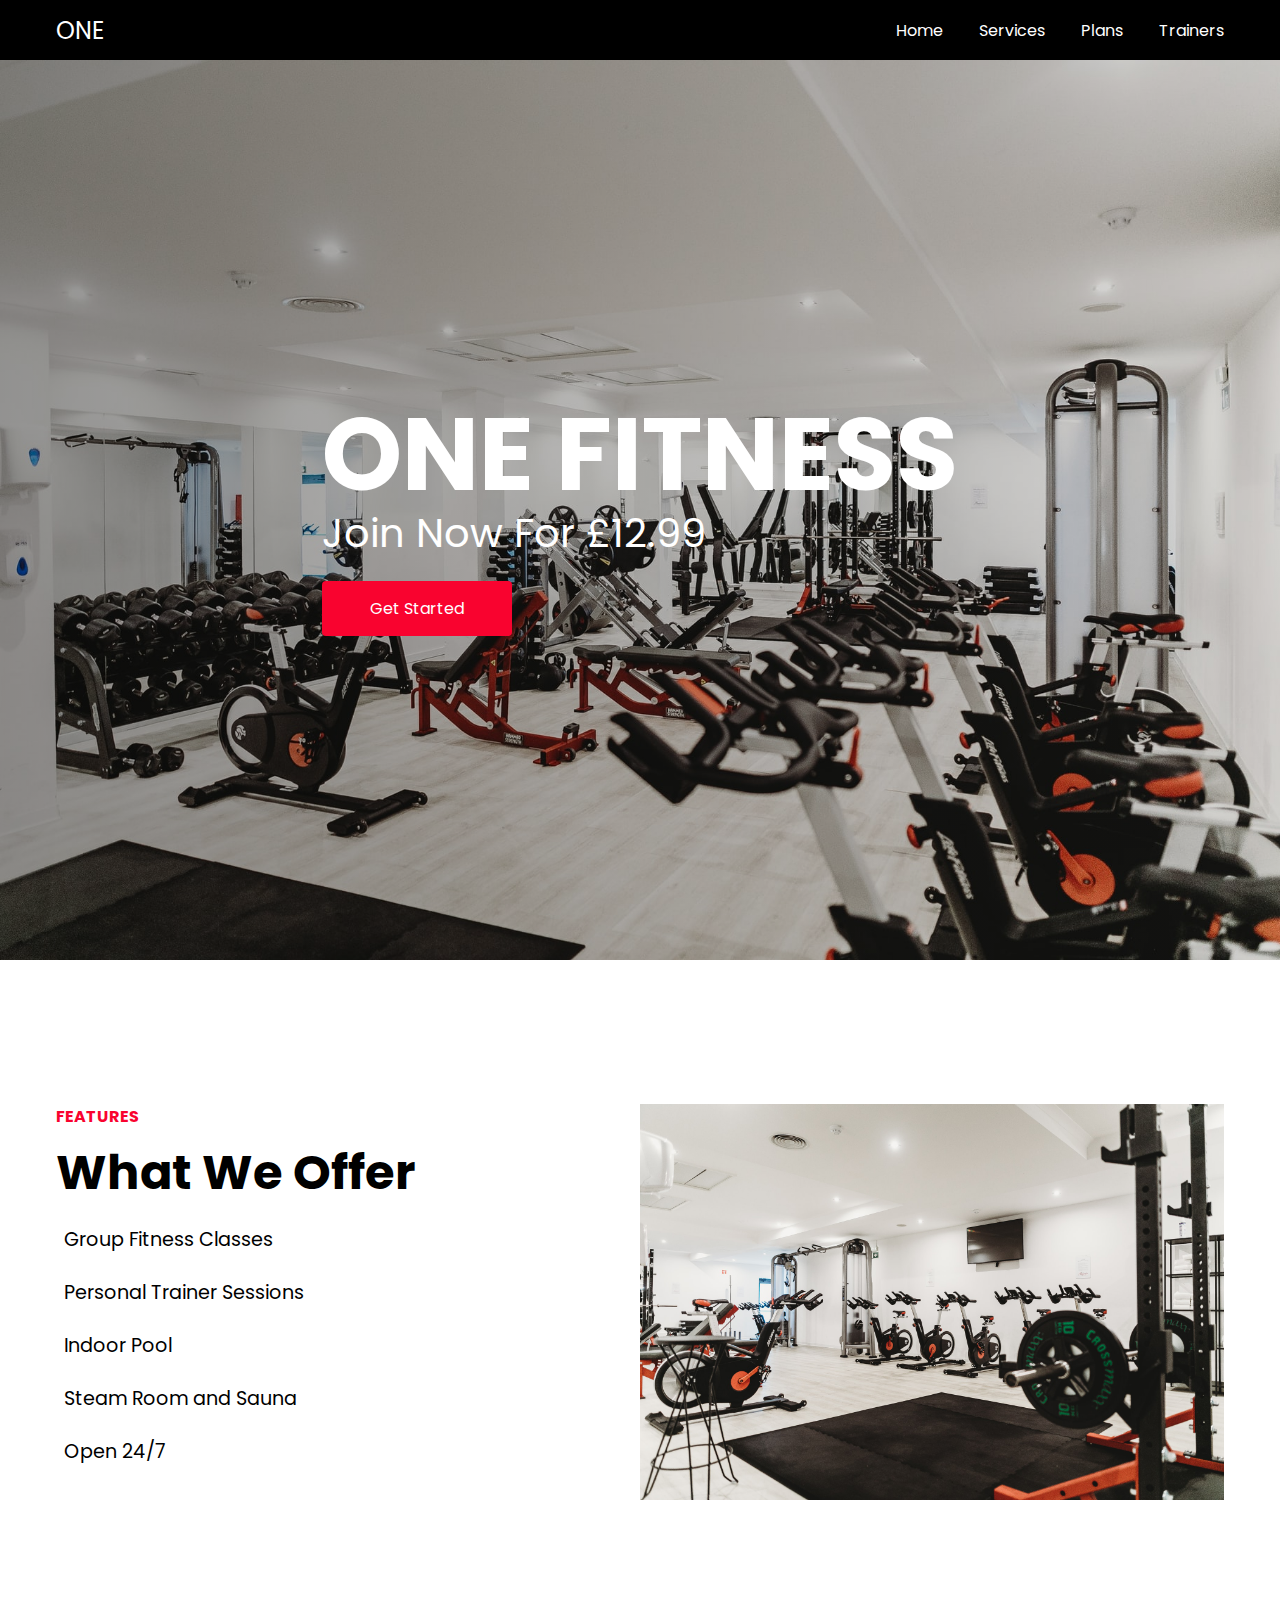
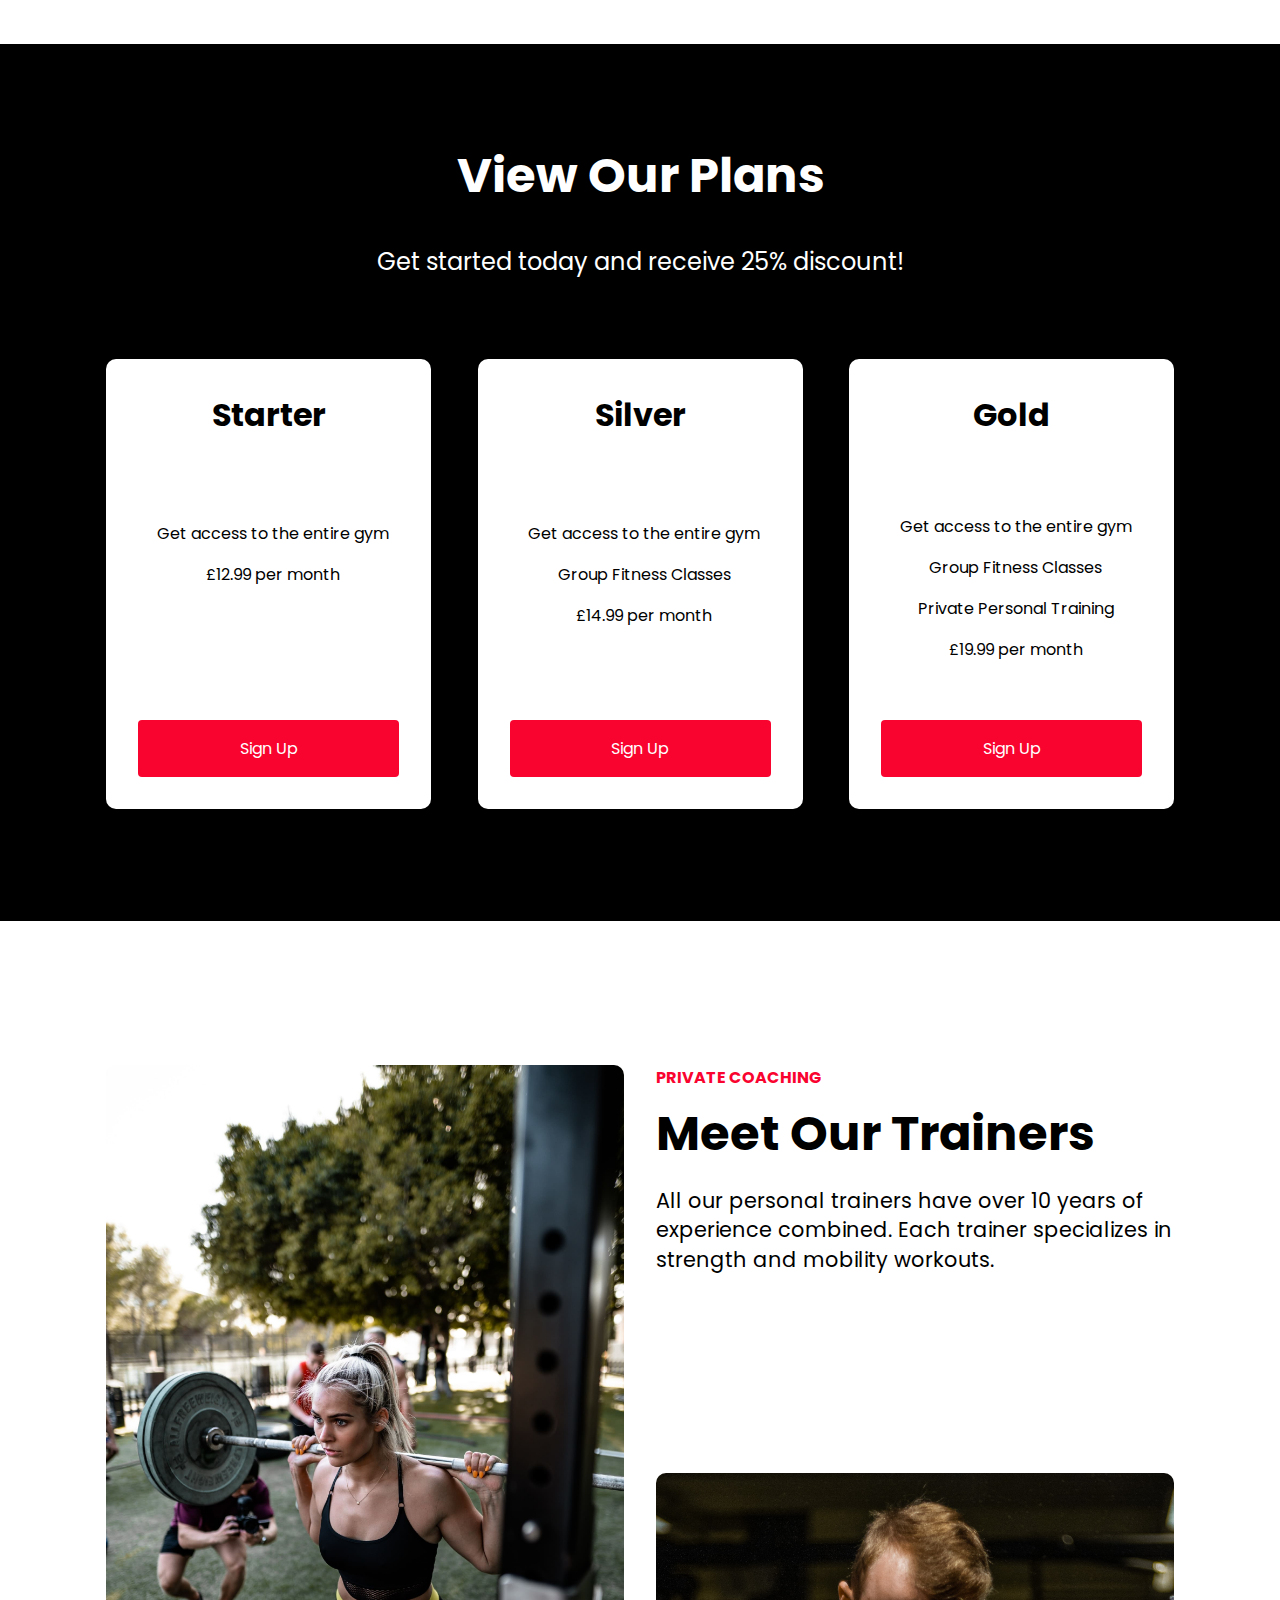
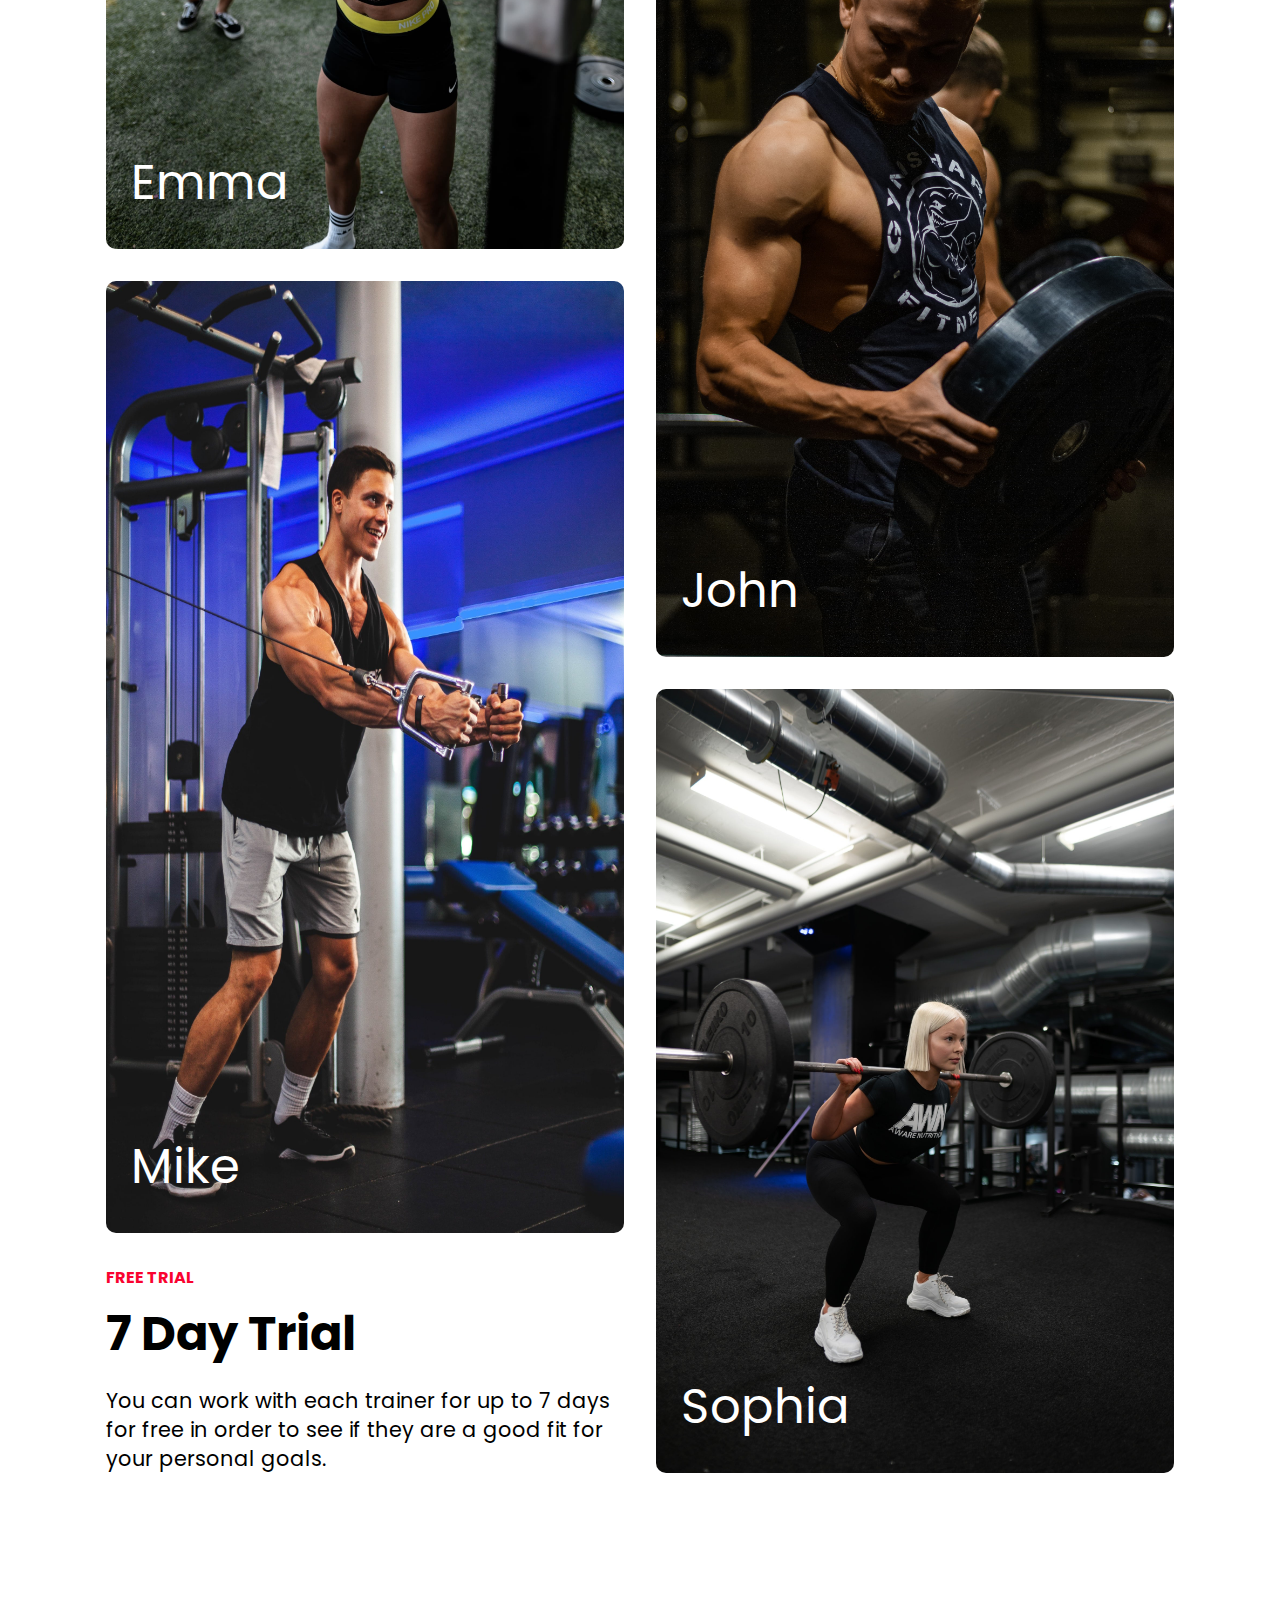
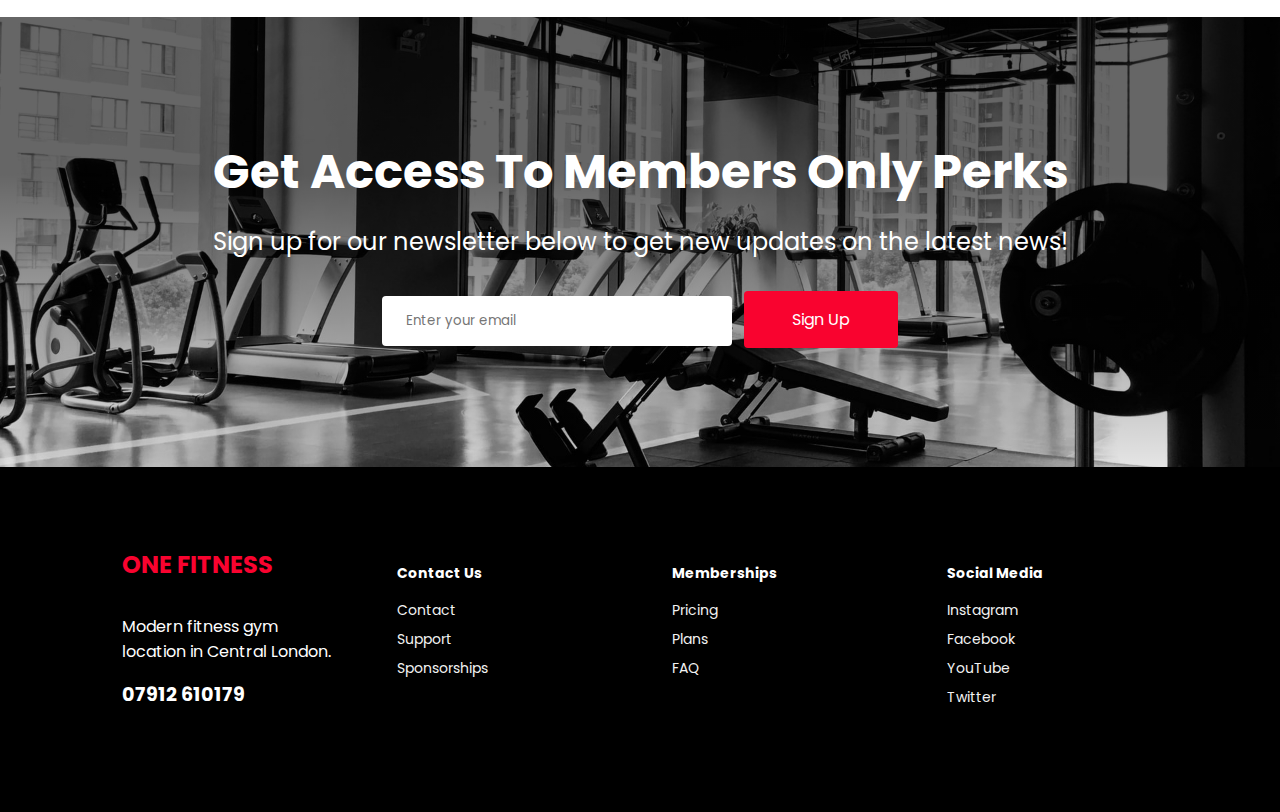
==== commit 283fca30: "added footer section on the page with css styles" ====
--- a/index.html
+++ b/index.html
@@ -3,8 +3,10 @@
 <head>
   <meta charset="UTF-8">
   <meta name="viewport" content="width=device-width, initial-scale=1.0">
+  <link rel="stylesheet" href="styles.css">
   <link rel="stylesheet" href="https://use.fontawesome.com/releases/v5.15.1/css/all.css" integrity="sha384-vp86vTRFVJgpjF9jiIGPEEqYqlDwgyBgEF109VFjmqGmIY/Y4HV4d3Gp2irVfcrp" crossorigin="anonymous">
-  <link rel="stylesheet" href="styles.css">
+  <link rel="preconnect" href="https://fonts.gstatic.com">
+  <link href="https://fonts.googleapis.com/css2?family=Poppins:wght@400;700&display=swap" rel="stylesheet">
   <title>One Fitness</title>
 </head>
 <body>
@@ -151,6 +153,36 @@
       </div>
     </div>
     <!-- Footer Section -->
+    <div class="footer">
+      <div class="footer__wrapper">
+        <div class="footer__desc">
+          <h1>ONE FITNESS</h1>
+          <p>Modern fitness gym location in Central London.</p>
+          <p id="phone">07912 610179</p>
+        </div>
+        <div class="footer__links">
+          <h2 class="footer__title">Contact Us</h2>
+          <a href="/services.html" class="footer__link">Contact</a>
+          <a href="/services.html" class="footer__link">Support</a>
+          <a href="/services.html" class="footer__link">Sponsorships</a>
+        </div>
+      </div>
+      <div class="footer__wrapper">
+        <div class="footer__links">
+          <h2 class="footer__title">Memberships</h2>
+          <a class="footer__link" href="/">Pricing</a>
+          <a class="footer__link" href="/">Plans</a>
+          <a class="footer__link" href="/">FAQ</a>
+        </div>
+        <div class="footer__links">
+          <h2 class="footer__title">Social Media</h2>
+          <a class="footer__link" href="/">Instagram</a>
+          <a class="footer__link" href="/">Facebook</a>
+          <a class="footer__link" href="/">YouTube</a>
+          <a class="footer__link" href="/">Twitter</a>
+        </div>
+      </div>
+    </div>
     <script src="app.js"></script>
 </body>
 </html>--- a/styles.css
+++ b/styles.css
@@ -458,3 +458,74 @@
 }
 
 /* Footer Section */
+.footer {
+  padding: 5rem calc((100vw - 1100px) / 2);
+  display: grid;
+  grid-template-columns: repeat(2, 1fr);
+  color: var(--white);
+  background: var(--black);
+}
+
+.footer__desc {
+  padding: 0 2rem;
+}
+
+.footer__desc h1 {
+  margin-bottom: 2rem;
+  color: var(--red);
+  font-size: 1.5rem;
+}
+
+.footer__desc p {
+  margin-bottom: 1rem;
+}
+
+#phone {
+  font-weight: bold;
+  font-size: 1.2rem;
+}
+
+.footer__wrapper {
+  display: grid;
+  grid-template-columns: repeat(2, 1fr);
+}
+
+.footer__links {
+  display: flex;
+  flex-direction: column;
+  align-items: flex-start;
+  padding: 1rem 2rem;
+}
+
+.footer__title {
+  font-size: 14px;
+  margin-bottom: 16px;
+}
+
+.footer__link {
+  text-decoration: none;
+  color: rgba(242, 242, 242);
+  font-size: 14px;
+  margin-bottom: 0.5rem;
+  transition: 0.3s ease-in-out;
+}
+
+.footer__link:hover {
+  color: var(--red);
+}
+
+@media screen and (max-width: 820px) {
+  .footer__wrapper {
+    grid-template-columns: 1fr;
+  }
+}
+
+@media screen and (max-width: 400px) {
+  .footer__desc {
+    padding: 1rem;
+  }
+
+  .footer__links {
+    padding: 1rem;
+  }
+}
